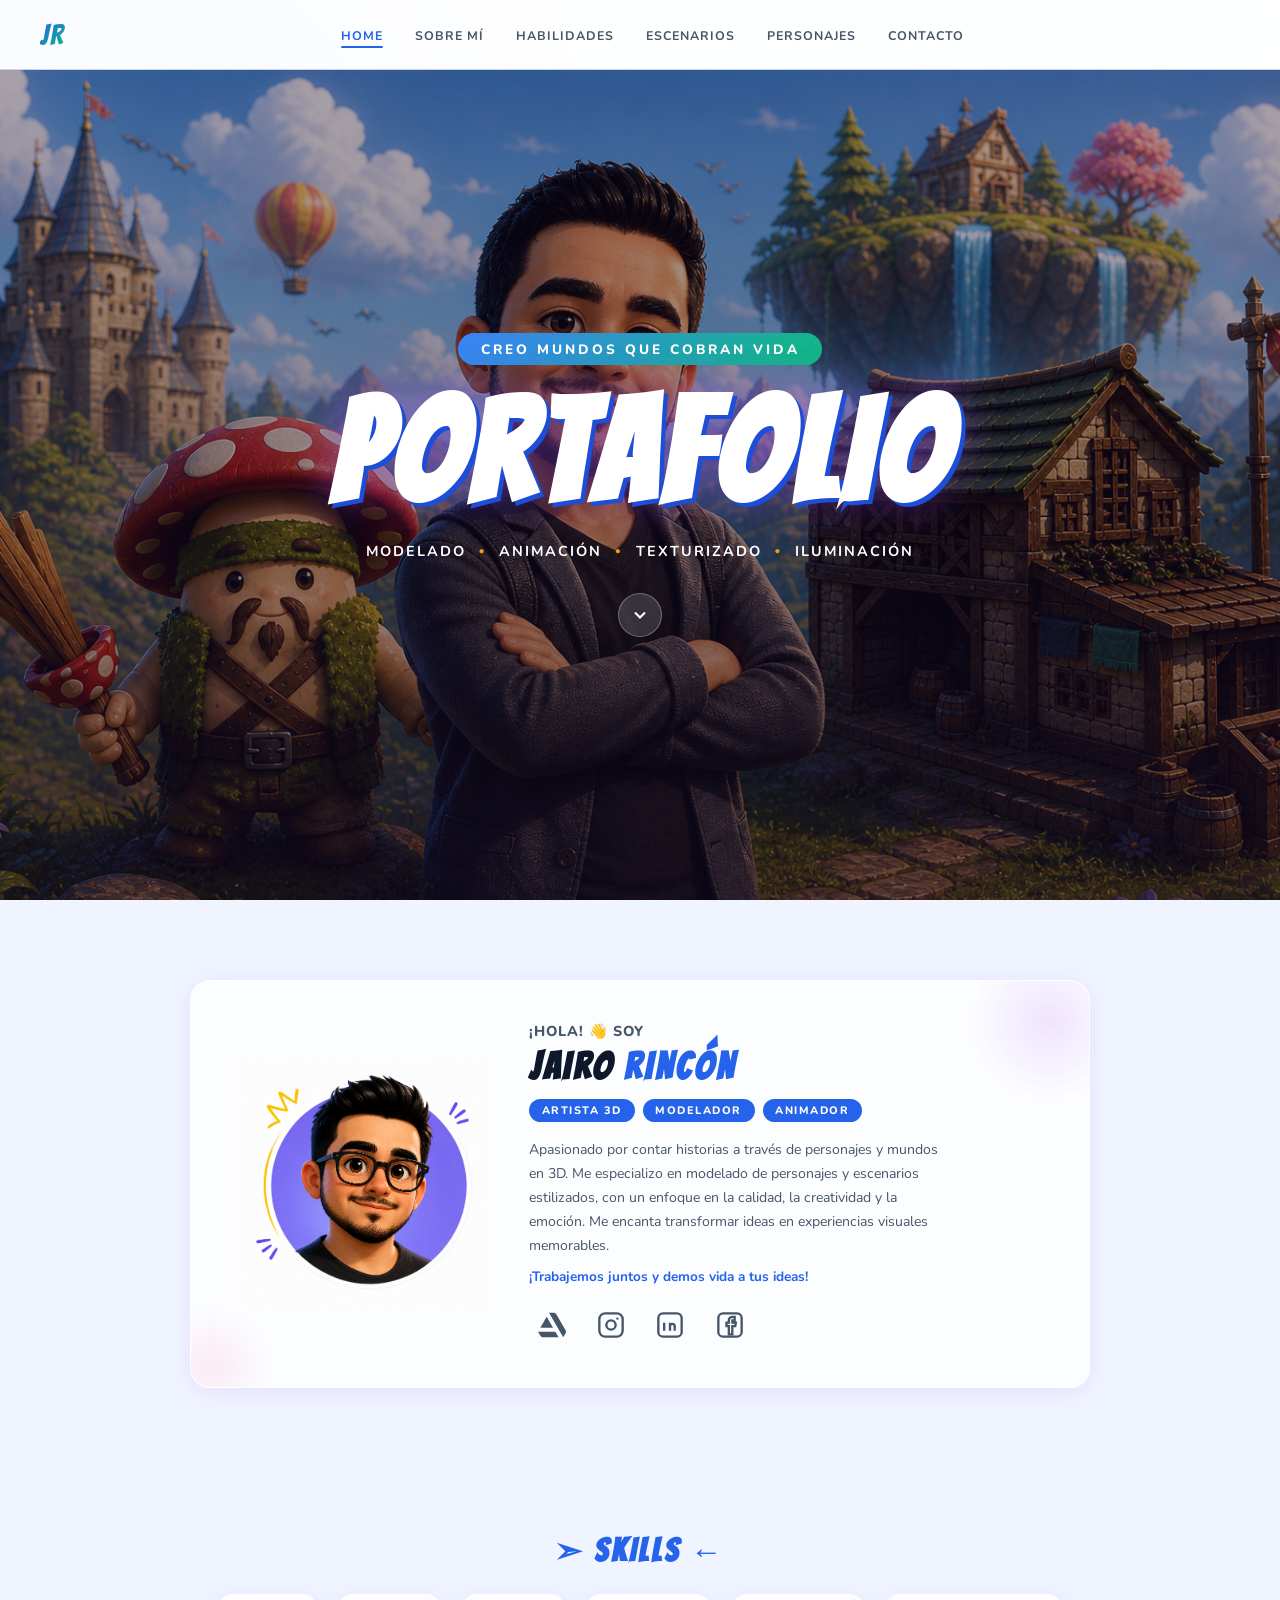
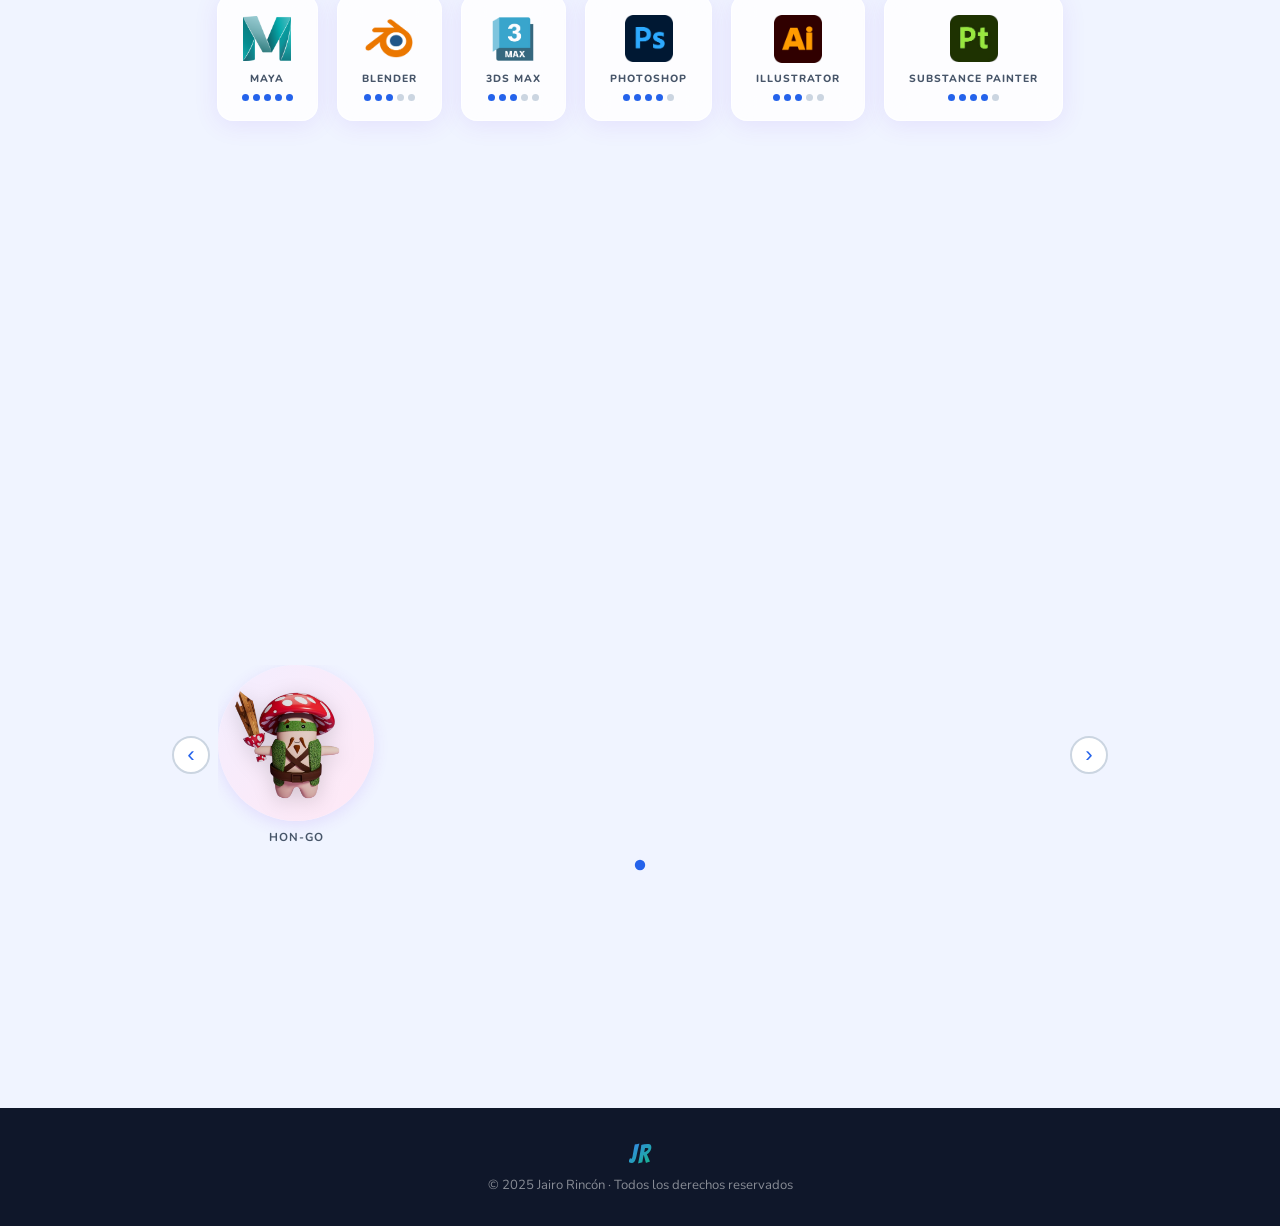
==== index.html @ 5477acdf ".js modifications" ====
<!DOCTYPE html>
<html lang="es">
<head>
  <meta charset="UTF-8" />
  <meta name="viewport" content="width=device-width, initial-scale=1.0"/>
  <title>Jairo Rincón | Portafolio 3D</title>
  <link rel="preconnect" href="https://fonts.googleapis.com"/>
  <link rel="preconnect" href="https://fonts.gstatic.com" crossorigin/>
  <link href="https://fonts.googleapis.com/css2?family=Nunito:wght@400;600;700;800;900&family=Bangers&display=swap" rel="stylesheet"/>
  <link rel="stylesheet" href="css/global.css"/>
  <link rel="stylesheet" href="css/home.css"/>
</head>
<body>

  <!-- BLOBS DE FONDO -->
  <div class="bg-blobs" aria-hidden="true">
    <div class="blob blob-1"></div>
    <div class="blob blob-2"></div>
    <div class="blob blob-3"></div>
    <div class="blob blob-4"></div>
  </div>

  <!-- NAVBAR -->
  <nav class="navbar">
    <a href="index.html" class="nav-logo">JR</a>
    <ul class="nav-links">
      <li><a href="index.html" class="active">HOME</a></li>
      <li><a href="#about">SOBRE MÍ</a></li>
      <li><a href="#skills">HABILIDADES</a></li>
      <li><a href="escenarios/index.html">ESCENARIOS</a></li>
      <li><a href="personajes/index.html">PERSONAJES</a></li>
      <li><a href="#contact">CONTACTO</a></li>
    </ul>
    <button class="nav-toggle" aria-label="Abrir menú">☰</button>
  </nav>

  <!-- HERO -->
  <section class="hero">
    <div class="hero-bg">
      <img src="assets/home/hero-bg.png" alt="Fondo portafolio 3D" class="hero-bg-img"/>
    </div>
    <div class="hero-content">
      <p class="hero-tagline">CREO MUNDOS QUE COBRAN VIDA</p>
      <h1 class="hero-title">PORTAFOLIO</h1>
      <div class="hero-tags">
        <span>MODELADO</span>
        <span class="dot">●</span>
        <span>ANIMACIÓN</span>
        <span class="dot">●</span>
        <span>TEXTURIZADO</span>
        <span class="dot">●</span>
        <span>ILUMINACIÓN</span>
      </div>
      <a href="#about" class="hero-scroll">
        <svg viewBox="0 0 24 24" fill="none" stroke="currentColor" stroke-width="2.5">
          <polyline points="6 9 12 15 18 9"/>
        </svg>
      </a>
    </div>
  </section>

  <!-- ABOUT -->
  <section class="about" id="about">
    <div class="about-card">
      <div class="about-avatar reveal-left">
        <img src="assets/home/avatar.png" alt="Jairo avatar"/>
        <div class="avatar-ring"></div>
      </div>
      <div class="about-info reveal-up" style="--delay: 0.15s">
        <p class="about-greeting">¡HOLA! 👋 SOY</p>
        <h2 class="about-name">JAIRO <span>RINCÓN</span></h2>
        <div class="about-badges">
          <span>ARTISTA 3D</span>
          <span>MODELADOR</span>
          <span>ANIMADOR</span>
        </div>
        <p class="about-desc">
          Apasionado por contar historias a través de personajes y mundos en 3D.
          Me especializo en modelado de personajes y escenarios estilizados,
          con un enfoque en la calidad, la creatividad y la emoción.
          Me encanta transformar ideas en experiencias visuales memorables.
        </p>
        <p class="about-cta-text">¡Trabajemos juntos y demos vida a tus ideas!</p>
        <div class="about-socials">
          <a href="https://www.artstation.com/jairoartist3d" target="_blank" rel="noopener noreferrer" aria-label="ArtStation">
            <svg viewBox="0 0 24 24" fill="currentColor">
              <path d="M0 17.723l2.027 3.505h.001a2.424 2.424 0 0 0 2.164 1.333h13.457l-2.792-4.838H0zm24 .025c0-.484-.143-.935-.388-1.314L15.728 2.728a2.424 2.424 0 0 0-2.164-1.333H9.419L21.598 22.54l1.92-3.325c.378-.637.482-.919.482-1.467zm-11.129-3.462L7.428 4.858l-5.444 9.428h10.887z"/>
            </svg>
          </a>
          <a href="#" aria-label="Instagram">
            <svg viewBox="0 0 24 24" fill="none" stroke="currentColor" stroke-width="2">
              <rect x="2" y="2" width="20" height="20" rx="5"/><circle cx="12" cy="12" r="4"/>
              <circle cx="17.5" cy="6.5" r="1" fill="currentColor" stroke="none"/>
            </svg>
          </a>
          <a href="#" aria-label="LinkedIn">
            <svg viewBox="0 0 24 24" fill="none" stroke="currentColor" stroke-width="2">
              <rect x="2" y="2" width="20" height="20" rx="4"/>
              <path d="M7 10v7M7 7v.01M12 17v-4a2 2 0 0 1 4 0v4M12 10v7"/>
            </svg>
          </a>
          <a href="#" aria-label="Facebook">
            <svg viewBox="0 0 24 24" fill="none" stroke="currentColor" stroke-width="2">
              <rect x="2" y="2" width="20" height="20" rx="4"/>
              <path d="M14 8h2V5h-2a3 3 0 0 0-3 3v2H9v3h2v7h3v-7h2.5l.5-3H14V8z"/>
            </svg>
          </a>
        </div>
      </div>
    </div>
  </section>

  <!-- SKILLS -->
  <section class="skills" id="skills">
    <h2 class="section-title reveal-up">➣ SKILLS ←</h2>
    <div class="skills-grid">
      <div class="skill-card reveal-up" style="--delay: 0.05s">
        <img src="assets/icons/maya.png" alt="Maya"/>
        <span>MAYA</span>
        <div class="skill-dots">
          <span class="dot filled"></span><span class="dot filled"></span>
          <span class="dot filled"></span><span class="dot filled"></span>
          <span class="dot filled"></span>
        </div>
      </div>
      <div class="skill-card reveal-up" style="--delay: 0.10s">
        <img src="assets/icons/blender.png" alt="Blender"/>
        <span>BLENDER</span>
        <div class="skill-dots">
          <span class="dot filled"></span><span class="dot filled"></span>
          <span class="dot filled"></span><span class="dot"></span>
          <span class="dot"></span>
        </div>
      </div>
      <div class="skill-card reveal-up" style="--delay: 0.15s">
        <img src="assets/icons/3dsmax.png" alt="3DS Max"/>
        <span>3DS MAX</span>
        <div class="skill-dots">
          <span class="dot filled"></span><span class="dot filled"></span>
          <span class="dot filled"></span><span class="dot"></span>
          <span class="dot"></span>
        </div>
      </div>
      <div class="skill-card reveal-up" style="--delay: 0.20s">
        <img src="assets/icons/photoshop.png" alt="Photoshop"/>
        <span>PHOTOSHOP</span>
        <div class="skill-dots">
          <span class="dot filled"></span><span class="dot filled"></span>
          <span class="dot filled"></span><span class="dot filled"></span>
          <span class="dot"></span>
        </div>
      </div>
      <div class="skill-card reveal-up" style="--delay: 0.25s">
        <img src="assets/icons/illustrator.png" alt="Illustrator"/>
        <span>ILLUSTRATOR</span>
        <div class="skill-dots">
          <span class="dot filled"></span><span class="dot filled"></span>
          <span class="dot filled"></span><span class="dot"></span>
          <span class="dot"></span>
        </div>
      </div>
      <div class="skill-card reveal-up" style="--delay: 0.30s">
        <img src="assets/icons/substance.png" alt="Substance Painter"/>
        <span>SUBSTANCE PAINTER</span>
        <div class="skill-dots">
          <span class="dot filled"></span><span class="dot filled"></span>
          <span class="dot filled"></span><span class="dot filled"></span>
          <span class="dot"></span>
        </div>
      </div>
    </div>
  </section>

  <!-- ESCENARIOS -->
  <section class="showcase" id="escenarios">
    <div class="showcase-header reveal-up">
      <h2 class="showcase-title escenarios-color">ESCENARIOS ←</h2>
      <a href="escenarios/index.html" class="btn-ver-todos">VER TODOS →</a>
    </div>
    <div class="showcase-grid" id="escenarios-grid">
      <div class="showcase-placeholder"></div>
      <div class="showcase-placeholder"></div>
      <div class="showcase-placeholder"></div>
      <div class="showcase-placeholder"></div>
    </div>
  </section>

  <!-- PERSONAJES -->
  <section class="showcase" id="personajes">
    <div class="showcase-header reveal-up">
      <h2 class="showcase-title personajes-color">PERSONAJES ←</h2>
      <a href="personajes/index.html" class="btn-ver-todos">VER TODOS →</a>
    </div>
    <div class="showcase-carousel-wrapper">
      <button class="carousel-btn prev" id="prev-personaje" aria-label="Anterior">‹</button>
      <div class="showcase-carousel" id="personajes-carousel"></div>
      <button class="carousel-btn next" id="next-personaje" aria-label="Siguiente">›</button>
    </div>
    <div class="carousel-dots" id="carousel-dots"></div>
  </section>

  <!-- CTA FINAL -->
  <section class="cta-final reveal-up" id="contact">
    <div class="cta-final-inner">
      <p class="cta-pregunta">¿TIENES UN PROYECTO EN MENTE?</p>
      <a href="mailto:tu@email.com" class="cta-hablemos">HABLEMOS ✈</a>
    </div>
  </section>

  <!-- FOOTER -->
  <footer class="footer">
    <span class="footer-logo">JR</span>
    <p>© 2025 Jairo Rincón · Todos los derechos reservados</p>
  </footer>

  <script src="js/main.js"></script>
</body>
</html>
---- css/global.css ----
/* ═══════════════════════════════════════════
   GLOBAL.CSS — Variables, Reset, Navbar, Footer
═══════════════════════════════════════════ */

/* ── Google Fonts backup ── */
@import url('https://fonts.googleapis.com/css2?family=Nunito:wght@400;600;700;800;900&family=Bangers&display=swap');

/* ── Variables de color y tipografía ── */
:root {
  --color-purple:      #2563EB; 
  --color-purple-light:#3B82F6; 
  --color-purple-dark: #1D4ED8; 
  --color-pink:        #10B981; 
  --color-yellow:      #F59E0B;  
  --color-white:       #FFFFFF;
  --color-bg:          #F0F4FF; 
  --color-card:        #FFFFFF;
  --color-text:        #0F172A;
  --color-text-muted:  #475569;
  --color-border:      #CBD5E1;

  --font-display: 'Bangers', cursive;
  --font-body:    'Nunito', sans-serif;

  --radius-card: 20px;
  --shadow-card: 0 4px 24px rgba(124, 58, 237, 0.10);
  --shadow-hover: 0 8px 40px rgba(124, 58, 237, 0.22);

  --navbar-height: 70px;
}

/* ── Reset ── */
*, *::before, *::after {
  box-sizing: border-box;
  margin: 0;
  padding: 0;
}

html {
  scroll-behavior: smooth;
}

body {
  font-family: var(--font-body);
  background: var(--color-bg);
  color: var(--color-text);
  overflow-x: hidden;
}

img {
  max-width: 100%;
  display: block;
}

a {
  text-decoration: none;
  color: inherit;
}

ul {
  list-style: none;
}

/* ═══════════════════════════════════════════
   NAVBAR
═══════════════════════════════════════════ */
.navbar {
  position: fixed;
  top: 0;
  left: 0;
  right: 0;
  z-index: 100;
  height: var(--navbar-height);
  display: grid;
  grid-template-columns: auto 1fr auto;
  align-items: center;
  padding: 0 2.5rem;
  background: rgba(255, 255, 255, 0.92);
  backdrop-filter: blur(12px);
  -webkit-backdrop-filter: blur(12px);
  border-bottom: 1px solid var(--color-border);
}

.nav-links {
  display: flex;
  gap: 2rem;
  align-items: center;
  justify-content: center;
}

.nav-logo {
  font-family: var(--font-display);
  font-size: 1.8rem;
  letter-spacing: 2px;
  background: linear-gradient(135deg, var(--color-purple), var(--color-pink));
  -webkit-background-clip: text;
  -webkit-text-fill-color: transparent;
  background-clip: text;
}

.nav-links {
  display: flex;
  gap: 2rem;
  align-items: center;
}

.nav-links a {
  font-size: 0.78rem;
  font-weight: 700;
  letter-spacing: 1px;
  color: var(--color-text-muted);
  transition: color 0.2s;
  position: relative;
  padding-bottom: 4px;
}

.nav-links a:hover,
.nav-links a.active {
  color: var(--color-purple);
}

.nav-links a.active::after {
  content: '';
  position: absolute;
  bottom: 0;
  left: 0;
  right: 0;
  height: 2px;
  background: var(--color-purple);
  border-radius: 2px;
}

.btn-cta {
  background: linear-gradient(135deg, var(--color-purple), var(--color-purple-light));
  color: var(--color-white);
  font-family: var(--font-body);
  font-size: 0.75rem;
  font-weight: 800;
  letter-spacing: 1px;
  padding: 0.55rem 1.2rem;
  border-radius: 50px;
  white-space: nowrap;
  transition: transform 0.2s, box-shadow 0.2s;
  box-shadow: 0 4px 15px rgba(124, 58, 237, 0.35);
}

.btn-cta:hover {
  transform: translateY(-2px);
  box-shadow: 0 6px 20px rgba(124, 58, 237, 0.5);
}

/* Hamburger - solo mobile */
.nav-toggle {
  display: none;
  background: none;
  border: none;
  font-size: 1.5rem;
  cursor: pointer;
  color: var(--color-purple);
}

/* ═══════════════════════════════════════════
   FOOTER
═══════════════════════════════════════════ */
.footer {
  background: var(--color-text);
  color: rgba(255,255,255,0.5);
  text-align: center;
  padding: 2rem;
  font-size: 0.82rem;
  display: flex;
  flex-direction: column;
  align-items: center;
  gap: 0.5rem;
}

.footer-logo {
  font-family: var(--font-display);
  font-size: 1.6rem;
  letter-spacing: 2px;
  background: linear-gradient(135deg, var(--color-purple-light), var(--color-pink));
  -webkit-background-clip: text;
  -webkit-text-fill-color: transparent;
  background-clip: text;
}

/* ═══════════════════════════════════════════
   UTILIDADES COMPARTIDAS
═══════════════════════════════════════════ */
.section-title {
  font-family: var(--font-display);
  font-size: 2rem;
  letter-spacing: 3px;
  color: var(--color-purple);
  margin-bottom: 1.5rem;
}

/* Botón volver (usado en páginas interiores) */
.btn-back {
  display: inline-flex;
  align-items: center;
  gap: 0.4rem;
  font-size: 0.78rem;
  font-weight: 700;
  letter-spacing: 1px;
  color: var(--color-purple);
  margin-bottom: 1.5rem;
  transition: gap 0.2s;
}

.btn-back:hover {
  gap: 0.7rem;
}

/* Tags de características */
.tag {
  display: inline-block;
  padding: 0.3rem 0.9rem;
  border-radius: 50px;
  font-size: 0.72rem;
  font-weight: 700;
  letter-spacing: 1px;
  border: 1.5px solid currentColor;
}

/* ═══════════════════════════════════════════
   RESPONSIVE — NAVBAR
═══════════════════════════════════════════ */
@media (max-width: 900px) {
  .nav-links,
  .btn-cta {
    display: none;
  }

  .nav-toggle {
    display: block;
  }

  /* Mobile menu abierto */
  .nav-links.open {
    display: flex;
    flex-direction: column;
    position: absolute;
    top: var(--navbar-height);
    left: 0;
    right: 0;
    background: var(--color-white);
    padding: 1.5rem 2rem;
    border-bottom: 1px solid var(--color-border);
    gap: 1.2rem;
  }

  .nav-links.open + .btn-cta {
    display: none;
  }
}
---- css/home.css ----
/* ═══════════════════════════════════════════
   HOME.CSS — Estilos del landing
═══════════════════════════════════════════ */

body {
  padding-top: var(--navbar-height);
}

/* ════════════════════════════════════════════
   BLOBS DE FONDO
════════════════════════════════════════════ */
.bg-blobs {
  position: fixed;
  inset: 0;
  z-index: -1;
  overflow: hidden;
  pointer-events: none;
}

.blob {
  position: absolute;
  border-radius: 50%;
  filter: blur(80px);
  opacity: 0.22;
  will-change: transform;
}

.blob-1 {
  width: 600px;
  height: 600px;
  background: var(--color-purple);
  top: -100px;
  left: -150px;
  animation: blobFloat1 22s linear infinite;
}

.blob-2 {
  width: 500px;
  height: 500px;
  background: var(--color-pink);
  top: 40%;
  right: -100px;
  opacity: 0.18;
  animation: blobFloat2 28s linear infinite;
}

.blob-3 {
  width: 400px;
  height: 400px;
  background: var(--color-pink);
  bottom: 20%;
  left: 20%;
  opacity: 0.16;
  animation: blobFloat3 18s linear infinite;
}

.blob-4 {
  width: 300px;
  height: 300px;
  background: var(--color-yellow);
  top: 70%;
  right: 30%;
  opacity: 0.12;
  animation: blobFloat4 24s linear infinite;
}

@keyframes blobFloat1 {
  0%   { transform: translate(0, 0) scale(1); }
  33%  { transform: translate(60px, 80px) scale(1.08); }
  66%  { transform: translate(-40px, 120px) scale(0.95); }
  100% { transform: translate(0, 0) scale(1); }
}

@keyframes blobFloat2 {
  0%   { transform: translate(0, 0) scale(1); }
  33%  { transform: translate(-80px, -60px) scale(1.05); }
  66%  { transform: translate(50px, -100px) scale(0.92); }
  100% { transform: translate(0, 0) scale(1); }
}

@keyframes blobFloat3 {
  0%   { transform: translate(0, 0) scale(1); }
  50%  { transform: translate(70px, -80px) scale(1.1); }
  100% { transform: translate(0, 0) scale(1); }
}

@keyframes blobFloat4 {
  0%   { transform: translate(0, 0) rotate(0deg); }
  50%  { transform: translate(-60px, 60px) rotate(180deg); }
  100% { transform: translate(0, 0) rotate(360deg); }
}

/* ════════════════════════════════════════════
   SCROLL REVEAL
   JS añade .visible cuando el elemento entra en pantalla
════════════════════════════════════════════ */
.reveal-up,
.reveal-left {
  opacity: 0;
  transition-property: opacity, transform;
  transition-duration: 0.7s;
  transition-timing-function: cubic-bezier(0.22, 1, 0.36, 1);
  transition-delay: var(--delay, 0s);
}

.reveal-up   { transform: translateY(40px); }
.reveal-left { transform: translateX(-50px); }

.reveal-up.visible,
.reveal-left.visible {
  opacity: 1;
  transform: translate(0, 0);
}

/* ═══════════════════════════════════════════
   HERO
═══════════════════════════════════════════ */
.hero {
  position: relative;
  width: 100%;
  min-height: calc(100vh - var(--navbar-height));
  display: flex;
  align-items: center;
  justify-content: center;
  overflow: hidden;
}

.hero-bg {
  position: absolute;
  inset: 0;
  z-index: 0;
}

.hero-bg-img {
  width: 100%;
  height: 100%;
  object-fit: cover;
  object-position: center;
}

.hero-bg::after {
  content: '';
  position: absolute;
  inset: 0;
  background: linear-gradient(
    to bottom,
    rgba(20, 10, 40, 0.35) 0%,
    rgba(20, 10, 40, 0.55) 100%
  );
}

.hero-content {
  position: relative;
  z-index: 1;
  text-align: center;
  display: flex;
  flex-direction: column;
  align-items: center;
  gap: 1rem;
  padding: 2rem;
  animation: heroFadeIn 1s ease both;
}

@keyframes heroFadeIn {
  from { opacity: 0; transform: translateY(30px); }
  to   { opacity: 1; transform: translateY(0); }
}

.hero-tagline {
  background: linear-gradient(135deg, var(--color-purple-light), var(--color-pink));
  color: var(--color-white);
  font-size: 0.85rem;
  font-weight: 800;
  letter-spacing: 3px;
  padding: 0.4rem 1.4rem;
  border-radius: 50px;
}

.hero-title {
  font-family: var(--font-display);
  font-size: clamp(4rem, 14vw, 9rem);
  letter-spacing: 6px;
  color: var(--color-white);
  text-shadow:
    4px 4px 0 var(--color-purple-dark),
    0 0 40px rgba(168, 85, 247, 0.5);
  line-height: 1;
}

.hero-tags {
  display: flex;
  align-items: center;
  gap: 0.8rem;
  flex-wrap: wrap;
  justify-content: center;
  font-size: 0.9rem;
  font-weight: 700;
  letter-spacing: 2px;
  color: var(--color-white);
}

.hero-tags .dot {
  color: var(--color-yellow);
  font-size: 0.6rem;
}

.hero-scroll {
  margin-top: 1rem;
  width: 44px;
  height: 44px;
  background: rgba(255,255,255,0.15);
  backdrop-filter: blur(6px);
  border-radius: 50%;
  display: flex;
  align-items: center;
  justify-content: center;
  color: white;
  border: 1.5px solid rgba(255,255,255,0.3);
  animation: bounce 2s infinite;
  transition: background 0.2s;
}

.hero-scroll svg {
  width: 20px;
  height: 20px;
}

.hero-scroll:hover {
  background: rgba(255,255,255,0.25);
}

@keyframes bounce {
  0%, 100% { transform: translateY(0); }
  50%       { transform: translateY(8px); }
}

/* ═══════════════════════════════════════════
   ABOUT
═══════════════════════════════════════════ */
.about {
  padding: 5rem 2rem;
  display: flex;
  justify-content: center;
}

.about-card {
  background: rgba(255, 255, 255, 0.78);
  backdrop-filter: blur(18px);
  -webkit-backdrop-filter: blur(18px);
  border: 1px solid rgba(255, 255, 255, 0.6);
  border-radius: var(--radius-card);
  box-shadow: var(--shadow-card);
  padding: 2.5rem 3rem;
  max-width: 900px;
  width: 100%;
  display: grid;
  grid-template-columns: auto 1fr;
  gap: 2.5rem;
  align-items: center;
  position: relative;
  overflow: hidden;
}

/* Decoración esquina */
.about-card::before {
  content: '';
  position: absolute;
  top: -40px;
  right: -40px;
  width: 160px;
  height: 160px;
  background: radial-gradient(circle, rgba(168,85,247,0.15), transparent 70%);
  border-radius: 50%;
  pointer-events: none;
}

.about-card::after {
  content: '';
  position: absolute;
  bottom: -40px;
  left: -40px;
  width: 120px;
  height: 120px;
  background: radial-gradient(circle, rgba(236,72,153,0.10), transparent 70%);
  border-radius: 50%;
  pointer-events: none;
}

/* Avatar — tal como lo tienes: sin círculo, imagen completa */
.about-avatar {
  width: 250px;
  height: 250px;
  border-radius: 0;
  overflow: visible;
  border: none;
  box-shadow: none;
  flex-shrink: 0;
  background: transparent;
}

.about-avatar img {
  width: 100%;
  height: 100%;
  object-fit: contain;

}

.about-greeting {
  font-size: 0.9rem;
  font-weight: 800;
  letter-spacing: 1px;
  color: var(--color-text-muted);
  margin-bottom: 0.3rem;
}

.about-name {
  font-family: var(--font-display);
  font-size: 2.4rem;
  letter-spacing: 3px;
  color: var(--color-text);
  line-height: 1.1;
  margin-bottom: 0.7rem;
}

.about-name span {
  color: var(--color-purple);
}

.about-badges {
  display: flex;
  gap: 0.5rem;
  flex-wrap: wrap;
  margin-bottom: 1rem;
}

.about-badges span {
  background: var(--color-purple);
  color: white;
  font-size: 0.68rem;
  font-weight: 800;
  letter-spacing: 1.5px;
  padding: 0.25rem 0.8rem;
  border-radius: 50px;
}

.about-desc {
  font-size: 0.88rem;
  line-height: 1.7;
  color: var(--color-text-muted);
  margin-bottom: 0.6rem;
  max-width: 420px;
}

.about-cta-text {
  font-size: 0.85rem;
  font-weight: 700;
  color: var(--color-purple);
  margin-bottom: 1rem;
}

.about-socials {
  display: flex;
  gap: 0.9rem;
}

.about-socials a {
  width: 45px;
  height: 45px;
  display: flex;
  align-items: center;
  justify-content: center;
  color: var(--color-text-muted);
  transition: color 0.2s, transform 0.2s;
}

.about-socials a svg {
  width: 28px;
  height: 28px;
}

.about-socials a:hover {
  color: var(--color-purple);
  transform: translateY(-2px);
}

/* ═══════════════════════════════════════════
   SKILLS
═══════════════════════════════════════════ */
.skills {
  padding: 4rem 2rem;
  max-width: 960px;
  margin: 0 auto;
  text-align: center;
}

.skills-grid {
  display: flex;
  flex-wrap: wrap;
  justify-content: center;
  gap: 1.2rem;
}

.skill-card {
  background: rgba(255, 255, 255, 0.82);
  backdrop-filter: blur(12px);
  -webkit-backdrop-filter: blur(12px);
  border: 1px solid rgba(255, 255, 255, 0.7);
  border-radius: 16px;
  box-shadow: var(--shadow-card);
  padding: 1.2rem 1.5rem;
  display: flex;
  flex-direction: column;
  align-items: center;
  gap: 0.5rem;
  min-width: 100px;
  /* Transición unificada para reveal + hover */
  transition:
    opacity 0.7s cubic-bezier(0.22, 1, 0.36, 1),
    transform 0.4s cubic-bezier(0.34, 1.56, 0.64, 1),
    box-shadow 0.3s ease;
}

.skill-card:hover {
  transform: translateY(-6px) scale(1.04);
  box-shadow: var(--shadow-hover);
}

/* Ícono con bounce al hover */
.skill-card img {
  width: 48px;
  height: 48px;
  object-fit: contain;
  transition: transform 0.4s cubic-bezier(0.34, 1.56, 0.64, 1);
}

.skill-card:hover img {
  transform: scale(1.3) translateY(-3px);
}

.skill-card span {
  font-size: 0.65rem;
  font-weight: 800;
  letter-spacing: 1px;
  color: var(--color-text-muted);
  text-align: center;
}

.skill-dots {
  display: flex;
  gap: 4px;
}

.skill-dots .dot {
  width: 7px;
  height: 7px;
  border-radius: 50%;
  background: var(--color-border);
}

.skill-dots .dot.filled {
  background: var(--color-purple);
}

/* ═══════════════════════════════════════════
   SHOWCASE (Escenarios y Personajes)
═══════════════════════════════════════════ */
.showcase {
  padding: 4rem 2rem;
  max-width: 1000px;
  margin: 0 auto;
}

.showcase-header {
  display: flex;
  align-items: center;
  justify-content: space-between;
  margin-bottom: 1.5rem;
}

.showcase-title {
  font-family: var(--font-display);
  font-size: 2rem;
  letter-spacing: 3px;
}

.escenarios-color { color: var(--color-purple); }
.personajes-color { color: var(--color-pink); }

.btn-ver-todos {
  background: var(--color-purple);
  color: white;
  font-size: 0.72rem;
  font-weight: 800;
  letter-spacing: 1px;
  padding: 0.5rem 1.2rem;
  border-radius: 50px;
  transition: transform 0.2s, background 0.2s;
}

.btn-ver-todos:hover {
  background: var(--color-purple-dark);
  transform: translateX(3px);
}

/* Grid de escenarios */
.showcase-grid {
  display: grid;
  grid-template-columns: repeat(4, 1fr);
  gap: 1rem;
}

.showcase-item {
  border-radius: 14px;
  overflow: hidden;
  aspect-ratio: 4/3;
  position: relative;
  cursor: pointer;
  display: block;
}

.showcase-item img {
  width: 100%;
  height: 100%;
  object-fit: cover;
  transition: transform 0.35s ease;
}

.showcase-item:hover img {
  transform: scale(1.06);
}

.showcase-item-overlay {
  position: absolute;
  inset: 0;
  background: linear-gradient(to top, rgba(20,10,40,0.7) 0%, transparent 60%);
  opacity: 0;
  transition: opacity 0.3s;
  display: flex;
  align-items: flex-end;
  padding: 0.8rem;
}

.showcase-item:hover .showcase-item-overlay {
  opacity: 1;
}

.showcase-item-overlay span {
  color: white;
  font-size: 0.75rem;
  font-weight: 700;
  letter-spacing: 1px;
}

/* Placeholders mientras carga */
.showcase-placeholder {
  border-radius: 14px;
  aspect-ratio: 4/3;
  background: linear-gradient(90deg, #e8e0f5 25%, #f0ecfa 50%, #e8e0f5 75%);
  background-size: 200% 100%;
  animation: shimmer 1.5s infinite;
}

@keyframes shimmer {
  0%   { background-position: 200% 0; }
  100% { background-position: -200% 0; }
}

/* Carrusel de personajes */
.showcase-carousel-wrapper {
  position: relative;
  display: flex;
  align-items: center;
  gap: 0.5rem;
}

.showcase-carousel {
  display: flex;
  gap: 1rem;
  overflow: hidden;
  flex: 1;
}

.personaje-card {
  flex: 0 0 calc(100% / 5 - 0.8rem);
  display: flex;
  flex-direction: column;
  align-items: center;
  cursor: pointer;
  text-decoration: none;
  transition: transform 0.3s cubic-bezier(0.34, 1.56, 0.64, 1);
}

.personaje-card:hover {
  transform: translateY(-8px);
}

.personaje-card-img {
  width: 100%;
  aspect-ratio: 1;
  background: linear-gradient(135deg, #f3eeff, #ffe8f5);
  border-radius: 50%;
  overflow: hidden;
  display: flex;
  align-items: center;
  justify-content: center;
  margin-bottom: 0.5rem;
  box-shadow: 0 4px 16px rgba(124,58,237,0.12);
  transition: box-shadow 0.2s;
}

.personaje-card:hover .personaje-card-img {
  box-shadow: 0 8px 30px rgba(124,58,237,0.25);
}

.personaje-card-img img {
  width: 85%;
  height: 85%;
  object-fit: contain;
  filter: drop-shadow(0 4px 10px rgba(0,0,0,0.15));
}

.personaje-card span {
  font-size: 0.72rem;
  font-weight: 700;
  letter-spacing: 1px;
  color: var(--color-text-muted);
  text-align: center;
}

.carousel-btn {
  background: var(--color-white);
  border: 2px solid var(--color-border);
  width: 38px;
  height: 38px;
  border-radius: 50%;
  font-size: 1.4rem;
  cursor: pointer;
  display: flex;
  align-items: center;
  justify-content: center;
  color: var(--color-purple);
  transition: background 0.2s, border-color 0.2s, transform 0.2s;
  flex-shrink: 0;
  line-height: 1;
}

.carousel-btn:hover {
  background: var(--color-purple);
  border-color: var(--color-purple);
  color: white;
  transform: scale(1.08);
}

.carousel-dots {
  display: flex;
  justify-content: center;
  gap: 6px;
  margin-top: 1rem;
}

.carousel-dots span {
  width: 8px;
  height: 8px;
  border-radius: 50%;
  background: var(--color-border);
  cursor: pointer;
  transition: background 0.2s, transform 0.2s;
}

.carousel-dots span.active {
  background: var(--color-purple);
  transform: scale(1.3);
}

/* ═══════════════════════════════════════════
   CTA FINAL
═══════════════════════════════════════════ */
.cta-final {
  padding: 3rem 2rem;
  display: flex;
  justify-content: center;
}

.cta-final-inner {
  background: linear-gradient(135deg, var(--color-purple), var(--color-pink));
  border-radius: 60px;
  padding: 1.2rem 1rem 1.2rem 2.5rem;
  display: flex;
  align-items: center;
  justify-content: space-between;
  max-width: 700px;
  width: 100%;
  gap: 1rem;
  box-shadow: 0 8px 40px rgba(124, 58, 237, 0.28);
}

.cta-pregunta {
  color: white;
  font-size: 0.9rem;
  font-weight: 800;
  letter-spacing: 1px;
}

.cta-hablemos {
  background: white;
  color: var(--color-purple);
  font-size: 0.82rem;
  font-weight: 800;
  letter-spacing: 2px;
  padding: 0.7rem 1.8rem;
  border-radius: 50px;
  white-space: nowrap;
  transition: transform 0.2s, box-shadow 0.2s;
  box-shadow: 0 4px 15px rgba(0,0,0,0.15);
}

.cta-hablemos:hover {
  transform: translateX(4px);
  box-shadow: 0 6px 20px rgba(0,0,0,0.2);
}

/* ═══════════════════════════════════════════
   RESPONSIVE
═══════════════════════════════════════════ */
@media (max-width: 768px) {
  .about-card {
    grid-template-columns: 1fr;
    text-align: center;
    padding: 2rem 1.5rem;
  }

  .about-avatar {
    margin: 0 auto;
  }

  .about-badges,
  .about-socials {
    justify-content: center;
  }

  .about-desc {
    max-width: 100%;
  }

  .showcase-grid {
    grid-template-columns: repeat(2, 1fr);
  }

  .personaje-card {
    flex: 0 0 calc(100% / 3 - 0.7rem);
  }

  .cta-final-inner {
    flex-direction: column;
    text-align: center;
    border-radius: 24px;
    padding: 1.5rem;
  }
}

@media (max-width: 480px) {
  .hero-title {
    font-size: clamp(3rem, 18vw, 5rem);
  }

  .showcase-grid {
    grid-template-columns: repeat(2, 1fr);
  }

  .personaje-card {
    flex: 0 0 calc(100% / 2 - 0.5rem);
  }
}
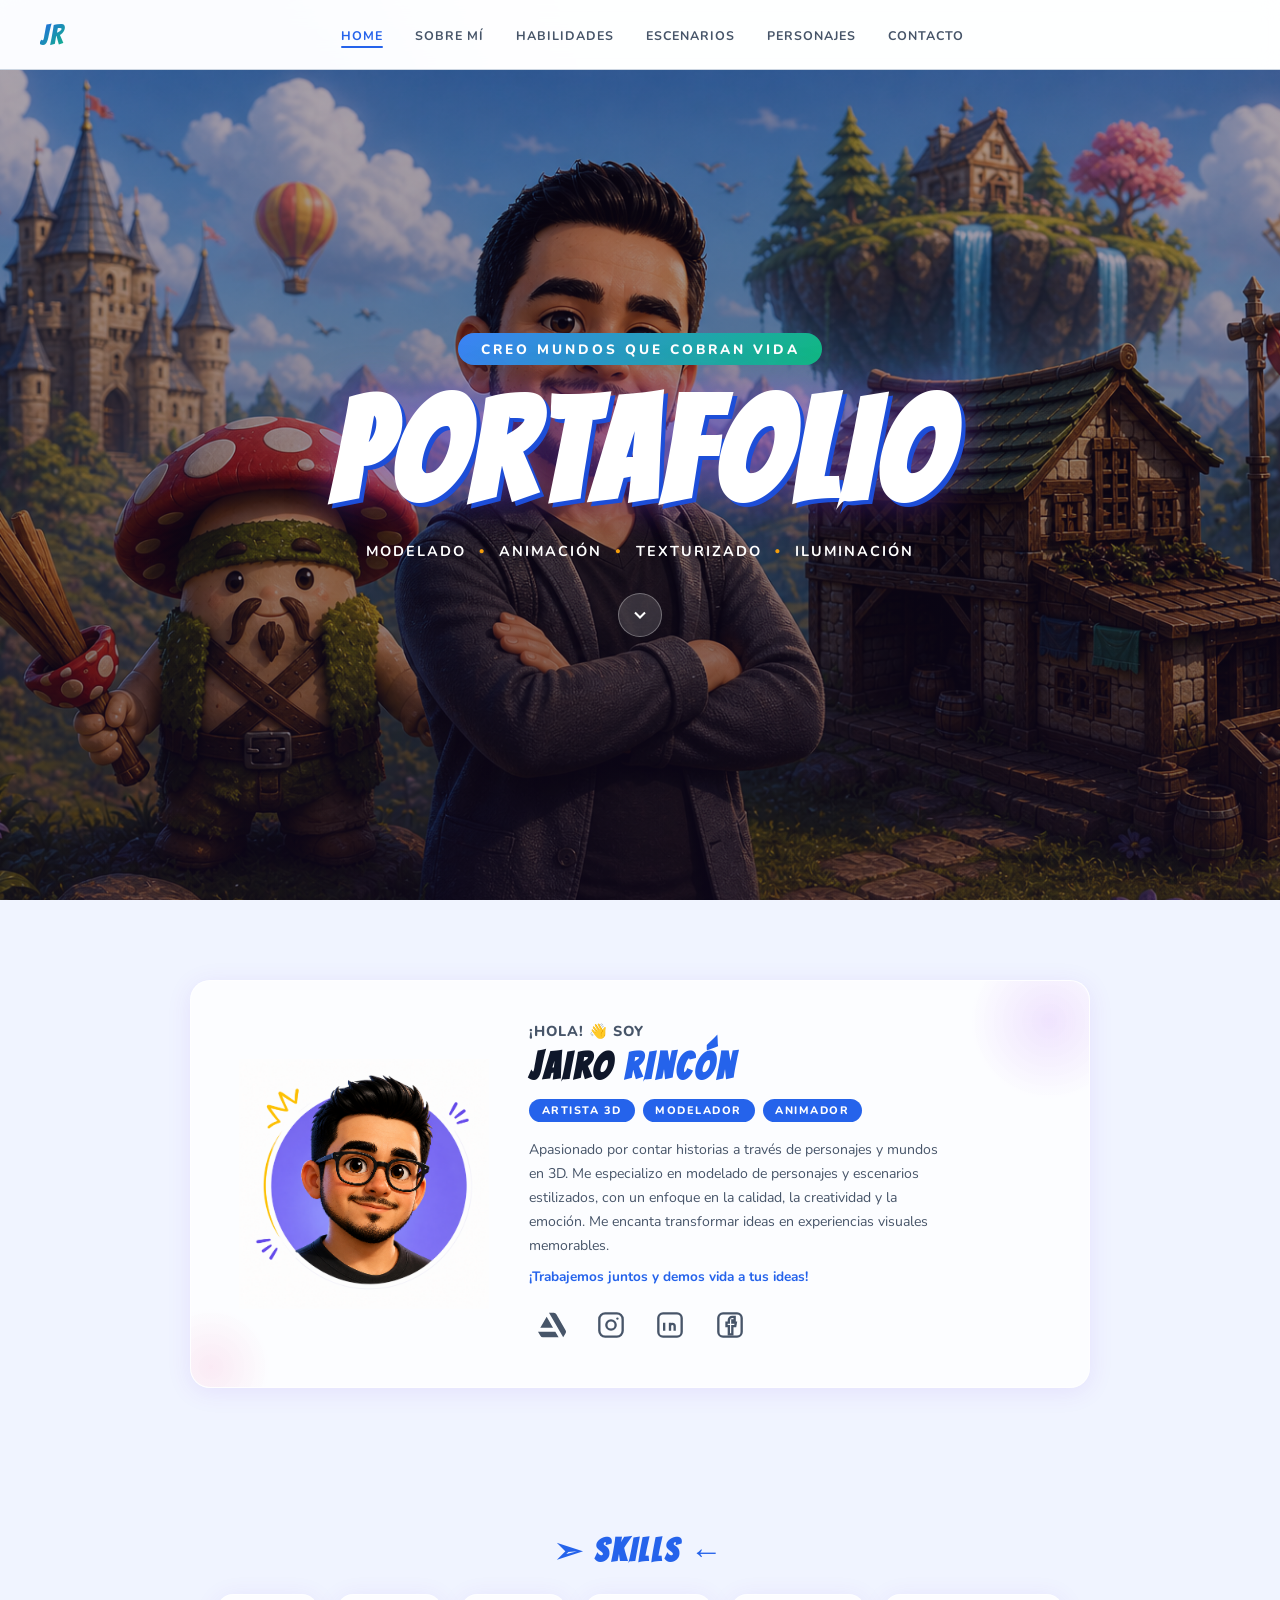
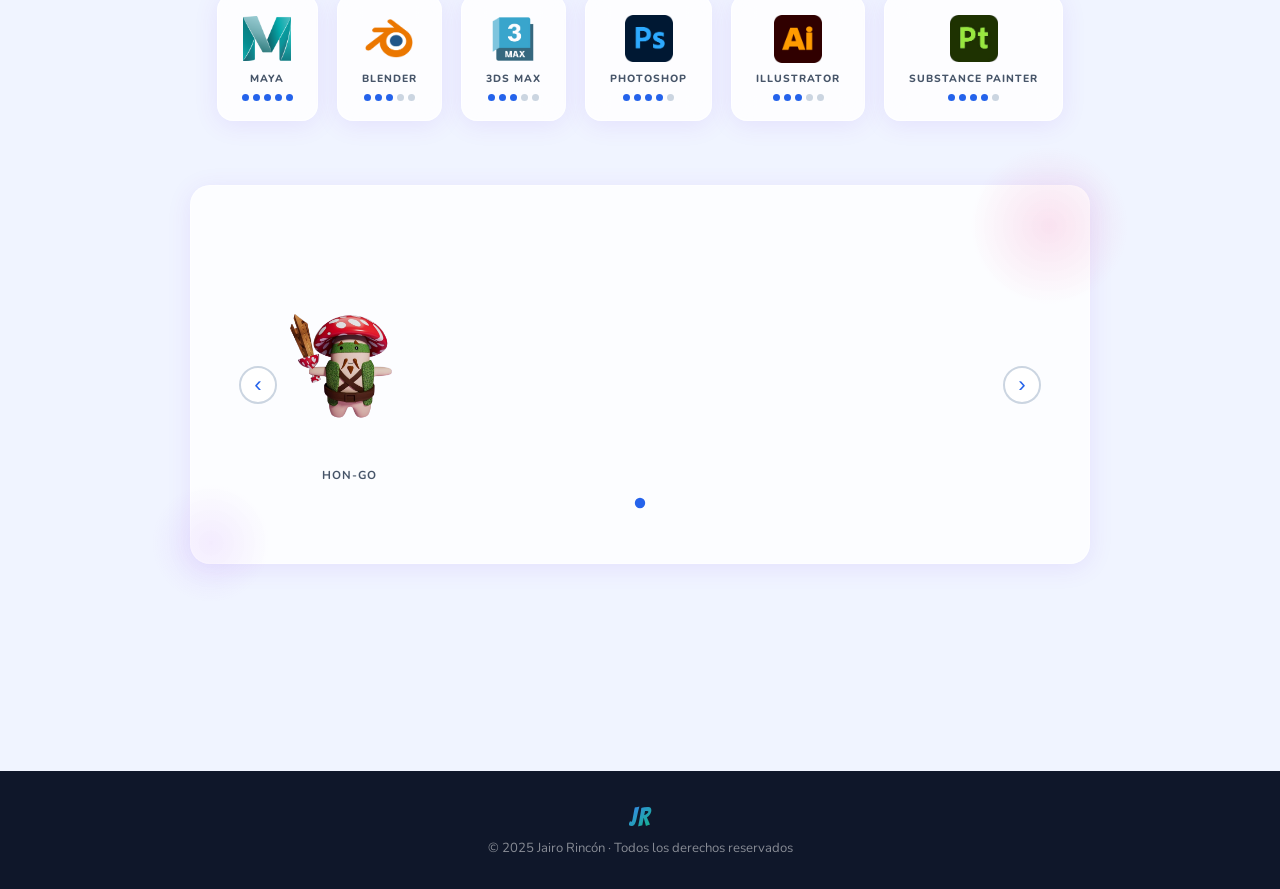
==== commit 32fe0121: "Hide Escenarios" ====
--- a/index.html
+++ b/index.html
@@ -171,7 +171,7 @@
     </div>
   </section>
 
-  <!-- ESCENARIOS -->
+  <!-- ESCENARIOS 
   <section class="showcase" id="escenarios">
     <div class="showcase-header reveal-up">
       <h2 class="showcase-title escenarios-color">ESCENARIOS ←</h2>
@@ -183,7 +183,7 @@
       <div class="showcase-placeholder"></div>
       <div class="showcase-placeholder"></div>
     </div>
-  </section>
+  </section> -->
 
   <!-- PERSONAJES -->
   <section class="showcase" id="personajes">
--- a/css/home.css
+++ b/css/home.css
@@ -286,7 +286,7 @@
   pointer-events: none;
 }
 
-/* Avatar — tal como lo tienes: sin círculo, imagen completa */
+/* Avatar — sin círculo, imagen completa */
 .about-avatar {
   width: 250px;
   height: 250px;
@@ -302,7 +302,6 @@
   width: 100%;
   height: 100%;
   object-fit: contain;
-
 }
 
 .about-greeting {
@@ -413,7 +412,6 @@
   align-items: center;
   gap: 0.5rem;
   min-width: 100px;
-  /* Transición unificada para reveal + hover */
   transition:
     opacity 0.7s cubic-bezier(0.22, 1, 0.36, 1),
     transform 0.4s cubic-bezier(0.34, 1.56, 0.64, 1),
@@ -425,7 +423,6 @@
   box-shadow: var(--shadow-hover);
 }
 
-/* Ícono con bounce al hover */
 .skill-card img {
   width: 48px;
   height: 48px;
@@ -565,6 +562,59 @@
   100% { background-position: -200% 0; }
 }
 
+/* ═══════════════════════════════════════════
+   PERSONAJES — card contenedor glassmorphism
+═══════════════════════════════════════════ */
+#personajes {
+  background: rgba(255, 255, 255, 0.78);
+  backdrop-filter: blur(18px);
+  -webkit-backdrop-filter: blur(18px);
+  border: 1px solid rgba(255, 255, 255, 0.6);
+  border-radius: var(--radius-card);
+  box-shadow: var(--shadow-card);
+  padding: 2.5rem 3rem 3.5rem 3rem;
+  max-width: 900px;
+  margin: 0 auto 2rem auto;
+  position: relative;
+  overflow: visible; /* permite que los personajes sobresalgan */
+}
+
+/* Decoración esquina superior derecha */
+#personajes::before {
+  content: '';
+  position: absolute;
+  top: -40px;
+  right: -40px;
+  width: 160px;
+  height: 160px;
+  background: radial-gradient(circle, rgba(236,72,153,0.15), transparent 70%);
+  border-radius: 50%;
+  pointer-events: none;
+  z-index: 0;
+}
+
+/* Decoración esquina inferior izquierda */
+#personajes::after {
+  content: '';
+  position: absolute;
+  bottom: -40px;
+  left: -40px;
+  width: 120px;
+  height: 120px;
+  background: radial-gradient(circle, rgba(168,85,247,0.10), transparent 70%);
+  border-radius: 50%;
+  pointer-events: none;
+  z-index: 0;
+}
+
+/* El contenido del card por encima de las decoraciones */
+#personajes .showcase-header,
+#personajes .showcase-carousel-wrapper,
+#personajes .carousel-dots {
+  position: relative;
+  z-index: 1;
+}
+
 /* Carrusel de personajes */
 .showcase-carousel-wrapper {
   position: relative;
@@ -596,27 +646,32 @@
 
 .personaje-card-img {
   width: 100%;
-  aspect-ratio: 1;
-  background: linear-gradient(135deg, #f3eeff, #ffe8f5);
-  border-radius: 50%;
-  overflow: hidden;
-  display: flex;
-  align-items: center;
+  aspect-ratio: 3/4;
+  background: transparent;
+  border-radius: 0;
+  overflow: visible;
+  display: flex;
+  align-items: flex-end;
   justify-content: center;
   margin-bottom: 0.5rem;
-  box-shadow: 0 4px 16px rgba(124,58,237,0.12);
-  transition: box-shadow 0.2s;
+  box-shadow: none;
 }
 
 .personaje-card:hover .personaje-card-img {
-  box-shadow: 0 8px 30px rgba(124,58,237,0.25);
+  box-shadow: none;
 }
 
 .personaje-card-img img {
-  width: 85%;
-  height: 85%;
+  width: 110%;
+  height: 110%;
   object-fit: contain;
-  filter: drop-shadow(0 4px 10px rgba(0,0,0,0.15));
+  filter: none; /* sin sombra por defecto */
+  transition: filter 0.35s ease, transform 0.35s cubic-bezier(0.34, 1.56, 0.64, 1);
+}
+
+.personaje-card:hover .personaje-card-img img {
+  filter: drop-shadow(0 8px 16px rgba(0,0,0,0.22));
+  transform: translateY(-8px) scale(1.06);
 }
 
 .personaje-card span {
@@ -746,6 +801,10 @@
     grid-template-columns: repeat(2, 1fr);
   }
 
+  #personajes {
+    padding: 2rem 1.5rem;
+  }
+
   .personaje-card {
     flex: 0 0 calc(100% / 3 - 0.7rem);
   }
@@ -767,6 +826,10 @@
     grid-template-columns: repeat(2, 1fr);
   }
 
+  #personajes {
+    padding: 1.5rem 1rem;
+  }
+
   .personaje-card {
     flex: 0 0 calc(100% / 2 - 0.5rem);
   }
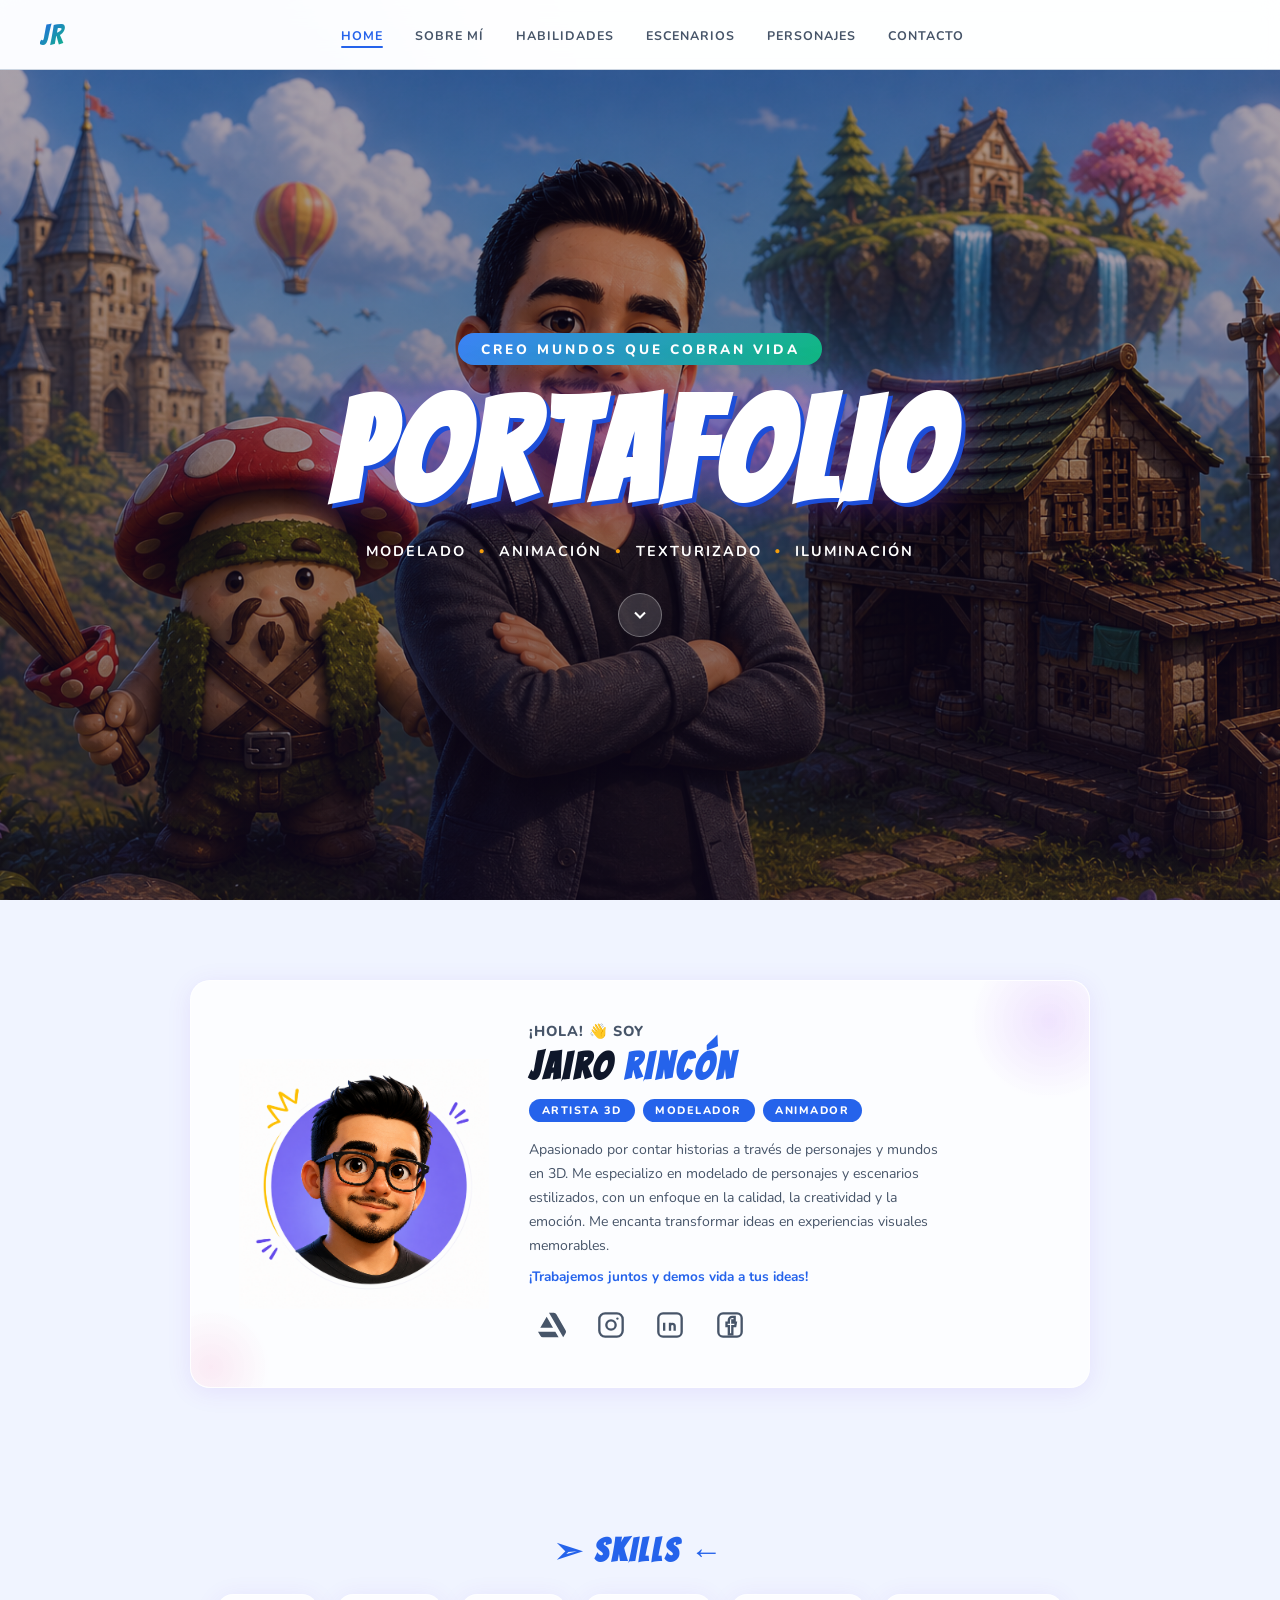
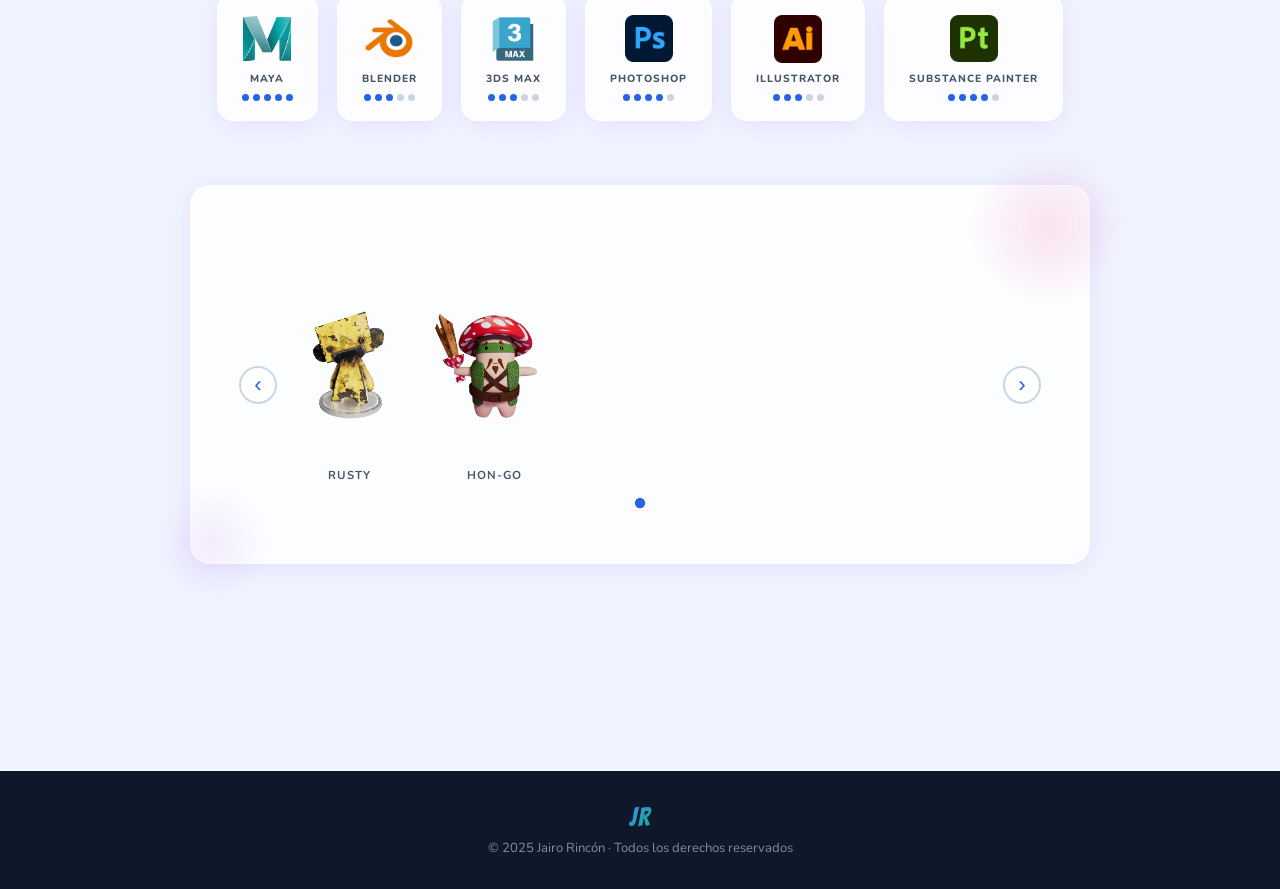
==== commit 4b18ed40: "main icon" ====
--- a/index.html
+++ b/index.html
@@ -9,6 +9,7 @@
   <link href="https://fonts.googleapis.com/css2?family=Nunito:wght@400;600;700;800;900&family=Bangers&display=swap" rel="stylesheet"/>
   <link rel="stylesheet" href="css/global.css"/>
   <link rel="stylesheet" href="css/home.css"/>
+  <link rel="icon" type="image/png" href="assets/icons/favicon.png"/>
 </head>
 <body>
 
--- a/css/home.css
+++ b/css/home.css
@@ -286,7 +286,6 @@
   pointer-events: none;
 }
 
-/* Avatar — sin círculo, imagen completa */
 .about-avatar {
   width: 250px;
   height: 250px;
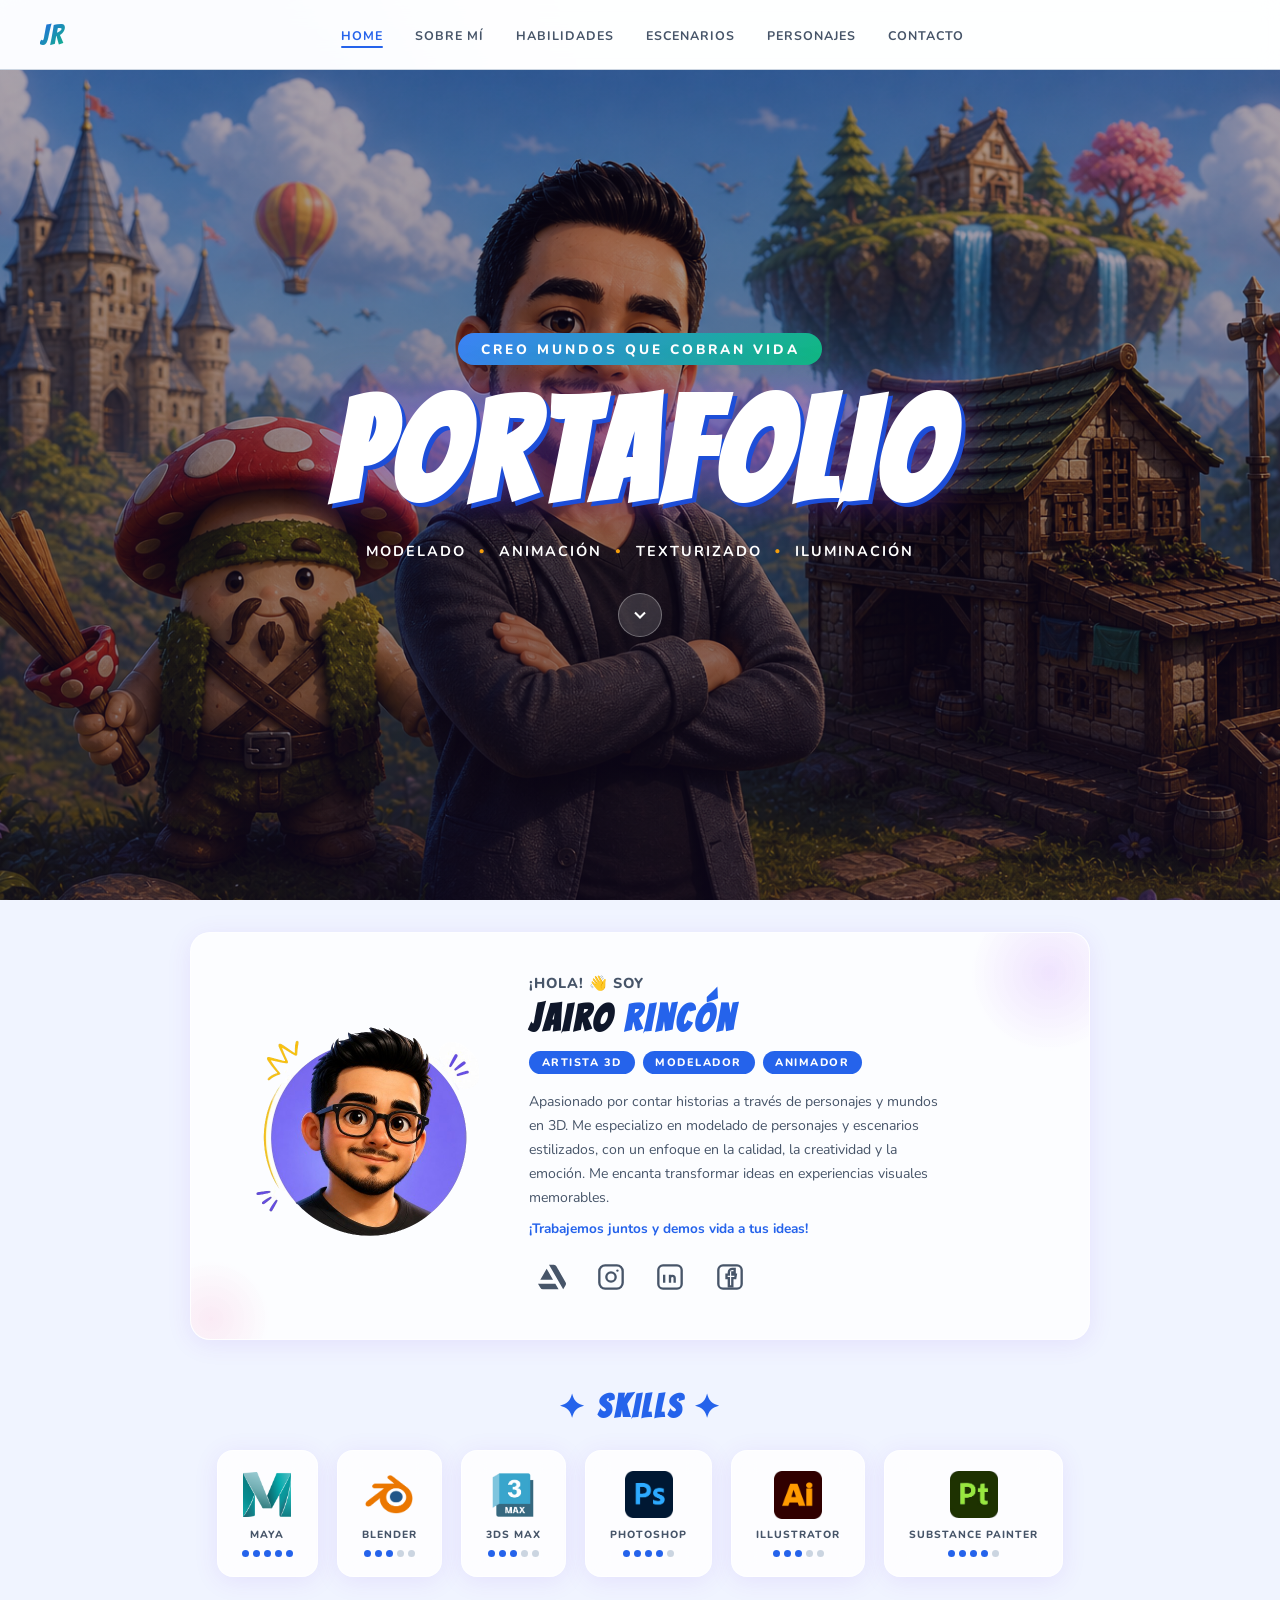
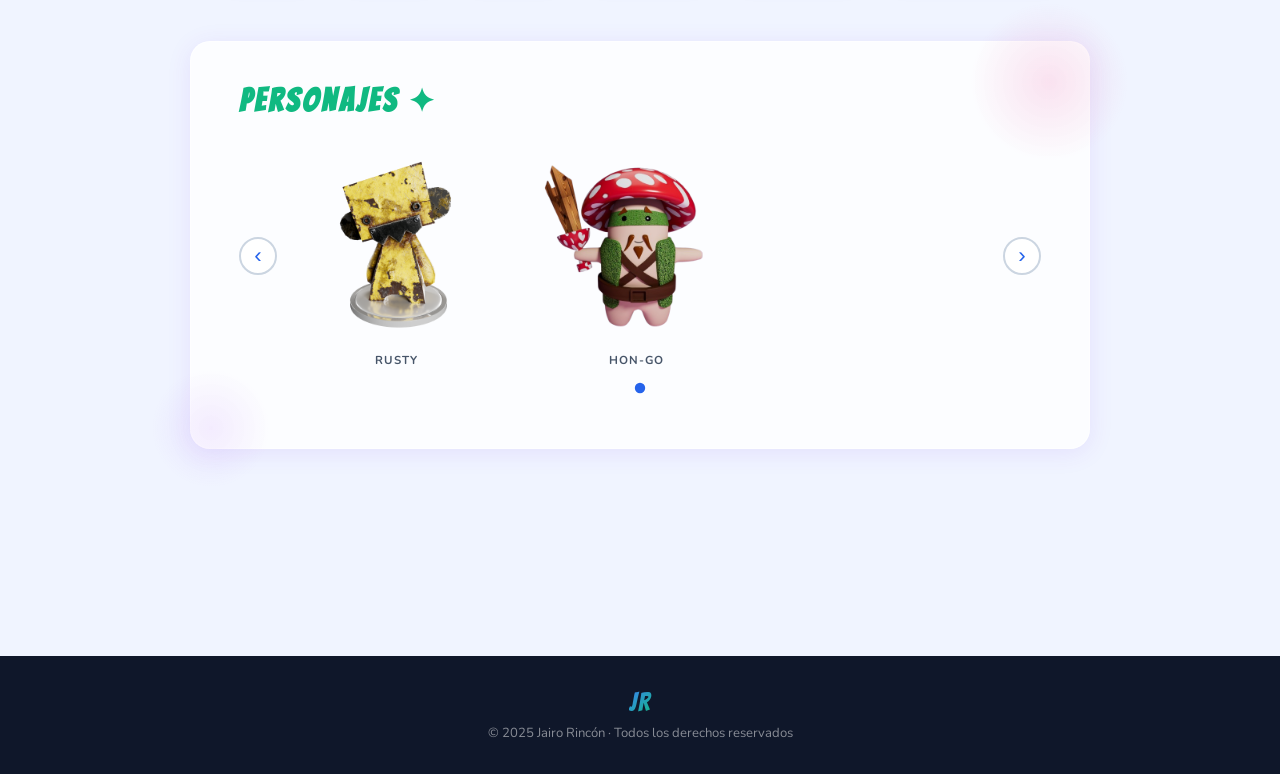
==== commit 09a3c9f3: "Style modifications" ====
--- a/index.html
+++ b/index.html
@@ -28,8 +28,8 @@
       <li><a href="index.html" class="active">HOME</a></li>
       <li><a href="#about">SOBRE MÍ</a></li>
       <li><a href="#skills">HABILIDADES</a></li>
-      <li><a href="escenarios/index.html">ESCENARIOS</a></li>
-      <li><a href="personajes/index.html">PERSONAJES</a></li>
+      <li><a href="#escenarios">ESCENARIOS</a></li>
+      <li><a href="#personajes">PERSONAJES</a></li>
       <li><a href="#contact">CONTACTO</a></li>
     </ul>
     <button class="nav-toggle" aria-label="Abrir menú">☰</button>
@@ -113,7 +113,7 @@
 
   <!-- SKILLS -->
   <section class="skills" id="skills">
-    <h2 class="section-title reveal-up">➣ SKILLS ←</h2>
+    <h2 class="section-title reveal-up">✦ SKILLS ✦</h2>
     <div class="skills-grid">
       <div class="skill-card reveal-up" style="--delay: 0.05s">
         <img src="assets/icons/maya.png" alt="Maya"/>
@@ -175,7 +175,7 @@
   <!-- ESCENARIOS 
   <section class="showcase" id="escenarios">
     <div class="showcase-header reveal-up">
-      <h2 class="showcase-title escenarios-color">ESCENARIOS ←</h2>
+      <h2 class="showcase-title escenarios-color">ESCENARIOS ✦</h2>
       <a href="escenarios/index.html" class="btn-ver-todos">VER TODOS →</a>
     </div>
     <div class="showcase-grid" id="escenarios-grid">
@@ -189,8 +189,7 @@
   <!-- PERSONAJES -->
   <section class="showcase" id="personajes">
     <div class="showcase-header reveal-up">
-      <h2 class="showcase-title personajes-color">PERSONAJES ←</h2>
-      <a href="personajes/index.html" class="btn-ver-todos">VER TODOS →</a>
+      <h2 class="showcase-title personajes-color">PERSONAJES ✦</h2>
     </div>
     <div class="showcase-carousel-wrapper">
       <button class="carousel-btn prev" id="prev-personaje" aria-label="Anterior">‹</button>
--- a/css/home.css
+++ b/css/home.css
@@ -238,7 +238,7 @@
    ABOUT
 ═══════════════════════════════════════════ */
 .about {
-  padding: 5rem 2rem;
+  padding: 2rem 2rem 1.5rem;
   display: flex;
   justify-content: center;
 }
@@ -385,7 +385,7 @@
    SKILLS
 ═══════════════════════════════════════════ */
 .skills {
-  padding: 4rem 2rem;
+  padding: 1.5rem 2rem 4rem;
   max-width: 960px;
   margin: 0 auto;
   text-align: center;
@@ -625,18 +625,18 @@
 .showcase-carousel {
   display: flex;
   gap: 1rem;
-  overflow: hidden;
+  overflow: visible;
   flex: 1;
 }
 
 .personaje-card {
-  flex: 0 0 calc(100% / 5 - 0.8rem);
+  flex: 0 0 calc(100% / 3 - 0.8rem);
   display: flex;
   flex-direction: column;
   align-items: center;
   cursor: pointer;
   text-decoration: none;
-  transition: transform 0.3s cubic-bezier(0.34, 1.56, 0.64, 1);
+  transition: none;
 }
 
 .personaje-card:hover {
@@ -645,15 +645,17 @@
 
 .personaje-card-img {
   width: 100%;
-  aspect-ratio: 3/4;
+  height: 200px;        /* altura fija en vez de aspect-ratio */
+  aspect-ratio: unset;
   background: transparent;
   border-radius: 0;
+  box-shadow: none;
   overflow: visible;
   display: flex;
   align-items: flex-end;
   justify-content: center;
   margin-bottom: 0.5rem;
-  box-shadow: none;
+  transition: none;
 }
 
 .personaje-card:hover .personaje-card-img {
@@ -661,16 +663,17 @@
 }
 
 .personaje-card-img img {
-  width: 110%;
-  height: 110%;
+  width: 100%;
+  height: 100%;
   object-fit: contain;
-  filter: none; /* sin sombra por defecto */
-  transition: filter 0.35s ease, transform 0.35s cubic-bezier(0.34, 1.56, 0.64, 1);
+  filter: none;
+  transition: transform 0.3s cubic-bezier(0.34, 1.56, 0.64, 1), filter 0.3s ease;
+  transform-origin: bottom center;
 }
 
 .personaje-card:hover .personaje-card-img img {
+  transform: scale(1.15) translateY(-6px);
   filter: drop-shadow(0 8px 16px rgba(0,0,0,0.22));
-  transform: translateY(-8px) scale(1.06);
 }
 
 .personaje-card span {
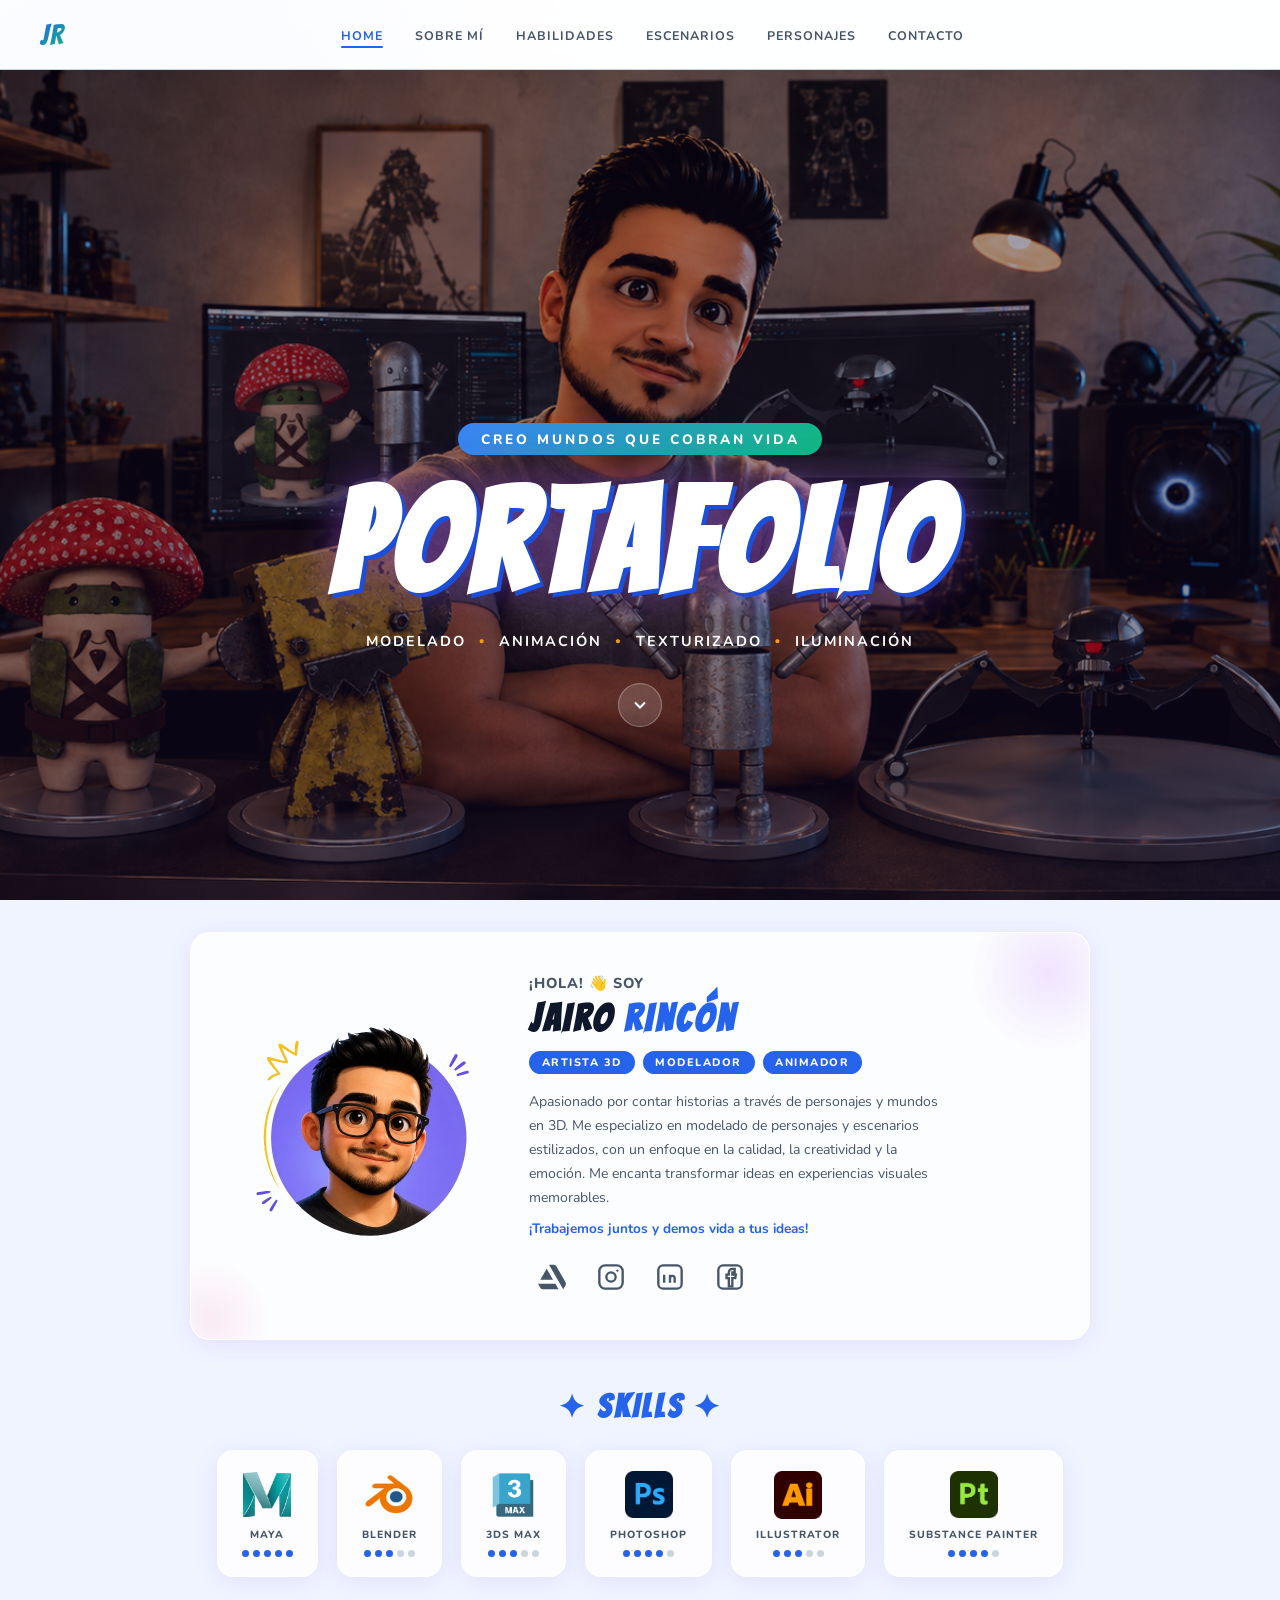
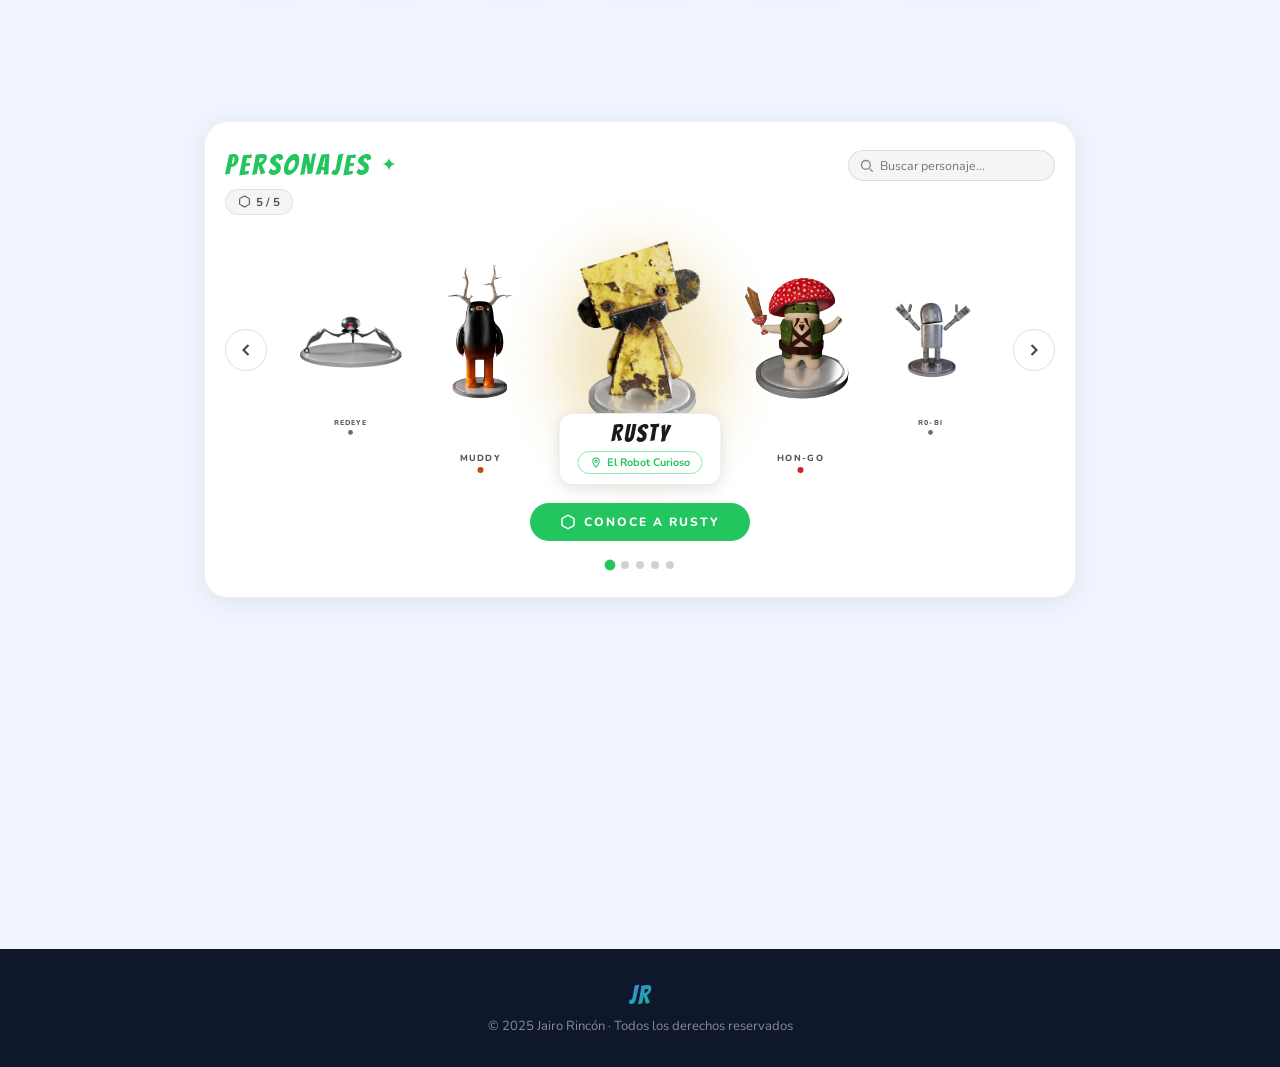
==== commit c114d1f8: "Home carrousel updated and new character added" ====
--- a/index.html
+++ b/index.html
@@ -28,12 +28,17 @@
       <li><a href="index.html" class="active">HOME</a></li>
       <li><a href="#about">SOBRE MÍ</a></li>
       <li><a href="#skills">HABILIDADES</a></li>
-      <li><a href="#escenarios">ESCENARIOS</a></li>
+      <li><a href="#" id="escenarios-link">ESCENARIOS</a></li>
       <li><a href="#personajes">PERSONAJES</a></li>
       <li><a href="#contact">CONTACTO</a></li>
     </ul>
     <button class="nav-toggle" aria-label="Abrir menú">☰</button>
   </nav>
+
+  <!-- COMING SOON TOAST -->
+  <div class="coming-toast" id="comingToast">
+    ✨ Estamos preparando nuevos escenarios increíbles. Coming Soon.
+  </div>
 
   <!-- HERO -->
   <section class="hero">
@@ -172,31 +177,90 @@
     </div>
   </section>
 
-  <!-- ESCENARIOS 
-  <section class="showcase" id="escenarios">
-    <div class="showcase-header reveal-up">
-      <h2 class="showcase-title escenarios-color">ESCENARIOS ✦</h2>
-      <a href="escenarios/index.html" class="btn-ver-todos">VER TODOS →</a>
-    </div>
-    <div class="showcase-grid" id="escenarios-grid">
-      <div class="showcase-placeholder"></div>
-      <div class="showcase-placeholder"></div>
-      <div class="showcase-placeholder"></div>
-      <div class="showcase-placeholder"></div>
-    </div>
-  </section> -->
-
   <!-- PERSONAJES -->
-  <section class="showcase" id="personajes">
-    <div class="showcase-header reveal-up">
-      <h2 class="showcase-title personajes-color">PERSONAJES ✦</h2>
-    </div>
-    <div class="showcase-carousel-wrapper">
-      <button class="carousel-btn prev" id="prev-personaje" aria-label="Anterior">‹</button>
-      <div class="showcase-carousel" id="personajes-carousel"></div>
-      <button class="carousel-btn next" id="next-personaje" aria-label="Siguiente">›</button>
-    </div>
-    <div class="carousel-dots" id="carousel-dots"></div>
+  <section id="personajes">
+    <div class="showcase" style="padding-top: 1rem;">
+      <div class="personajes-widget">
+
+        <!-- Top bar -->
+        <div class="pj-topbar">
+          <div class="pj-title-row">
+            <span class="pj-title">PERSONAJES</span>
+            <span class="pj-title-star">✦</span>
+          </div>
+          <div class="pj-search-row">
+            <div class="pj-search-box">
+              <!-- Lupa SVG inline -->
+              <svg viewBox="0 0 24 24" fill="none" stroke="currentColor" stroke-width="2.2" aria-hidden="true">
+                <circle cx="11" cy="11" r="7"/>
+                <line x1="17" y1="17" x2="22" y2="22"/>
+              </svg>
+              <input
+                type="text"
+                id="pj-search"
+                placeholder="Buscar personaje..."
+                autocomplete="off"
+                aria-label="Buscar personaje por nombre o tag"
+              />
+            </div>
+          </div>
+        </div>
+
+        <!-- Contador -->
+        <div class="pj-counter">
+          <svg viewBox="0 0 24 24" fill="none" stroke="currentColor" stroke-width="2" aria-hidden="true">
+            <path d="M21 16V8a2 2 0 0 0-1-1.73l-7-4a2 2 0 0 0-2 0l-7 4A2 2 0 0 0 3 8v8a2 2 0 0 0 1 1.73l7 4a2 2 0 0 0 2 0l7-4A2 2 0 0 0 21 16z"/>
+          </svg>
+          <span id="pj-counter-text">0 / 0</span>
+        </div>
+
+        <!-- Stage con carrusel -->
+        <div class="pj-stage">
+          <!-- Flecha izquierda -->
+          <button class="pj-arrow left" id="pj-arrow-left" aria-label="Personaje anterior">
+            <svg viewBox="0 0 24 24" fill="none" stroke="currentColor" stroke-width="2.5">
+              <polyline points="15 18 9 12 15 6"/>
+            </svg>
+          </button>
+
+          <!-- Viewport de tarjetas -->
+          <div class="pj-viewport" id="pj-viewport"></div>
+
+          <!-- Info del personaje central -->
+          <div class="pj-center-info" id="pj-center-info">
+            <div class="pj-center-info-card">
+              <div class="pj-center-name" id="pj-center-name"></div>
+              <div class="pj-center-sub">
+                <svg viewBox="0 0 24 24" fill="none" stroke="currentColor" stroke-width="2.2" aria-hidden="true">
+                  <path d="M12 2a7 7 0 0 1 7 7c0 5-7 13-7 13S5 14 5 9a7 7 0 0 1 7-7z"/>
+                  <circle cx="12" cy="9" r="2.5"/>
+                </svg>
+                <span id="pj-center-sub"></span>
+              </div>
+            </div>
+          </div>
+
+          <!-- Botón conoce a -->
+          <button class="pj-select-btn" id="pj-select-btn" aria-label="Conoce a este personaje">
+            <svg viewBox="0 0 24 24" fill="none" stroke="currentColor" stroke-width="2.2" aria-hidden="true">
+              <path d="M21 16V8a2 2 0 0 0-1-1.73l-7-4a2 2 0 0 0-2 0l-7 4A2 2 0 0 0 3 8v8a2 2 0 0 0 1 1.73l7 4a2 2 0 0 0 2 0l7-4A2 2 0 0 0 21 16z"/>
+            </svg>
+            <span id="pj-select-text">CONOCE A</span>
+          </button>
+
+          <!-- Flecha derecha -->
+          <button class="pj-arrow right" id="pj-arrow-right" aria-label="Personaje siguiente">
+            <svg viewBox="0 0 24 24" fill="none" stroke="currentColor" stroke-width="2.5">
+              <polyline points="9 18 15 12 9 6"/>
+            </svg>
+          </button>
+        </div>
+
+        <!-- Dots de paginación -->
+        <div class="pj-dots" id="pj-dots"></div>
+
+      </div><!-- /.personajes-widget -->
+    </div><!-- /.showcase -->
   </section>
 
   <!-- CTA FINAL -->
@@ -215,4 +279,4 @@
 
   <script src="js/main.js"></script>
 </body>
-</html>
+</html>
--- a/css/home.css
+++ b/css/home.css
@@ -92,7 +92,6 @@
 
 /* ════════════════════════════════════════════
    SCROLL REVEAL
-   JS añade .visible cuando el elemento entra en pantalla
 ════════════════════════════════════════════ */
 .reveal-up,
 .reveal-left {
@@ -158,7 +157,8 @@
   align-items: center;
   gap: 1rem;
   padding: 2rem;
-  animation: heroFadeIn 1s ease both;
+  animation: heroFadeIn 5s ease both;
+  margin-top: 180px;
 }
 
 @keyframes heroFadeIn {
@@ -261,7 +261,6 @@
   overflow: hidden;
 }
 
-/* Decoración esquina */
 .about-card::before {
   content: '';
   position: absolute;
@@ -480,7 +479,7 @@
 }
 
 .escenarios-color { color: var(--color-purple); }
-.personajes-color { color: var(--color-pink); }
+.personajes-color { color: #22c55e; }
 
 .btn-ver-todos {
   background: var(--color-purple);
@@ -547,7 +546,6 @@
   letter-spacing: 1px;
 }
 
-/* Placeholders mientras carga */
 .showcase-placeholder {
   border-radius: 14px;
   aspect-ratio: 4/3;
@@ -562,171 +560,349 @@
 }
 
 /* ═══════════════════════════════════════════
-   PERSONAJES — card contenedor glassmorphism
+   PERSONAJES — CARRUSEL REDISEÑADO
 ═══════════════════════════════════════════ */
 #personajes {
-  background: rgba(255, 255, 255, 0.78);
-  backdrop-filter: blur(18px);
-  -webkit-backdrop-filter: blur(18px);
-  border: 1px solid rgba(255, 255, 255, 0.6);
-  border-radius: var(--radius-card);
-  box-shadow: var(--shadow-card);
-  padding: 2.5rem 3rem 3.5rem 3rem;
-  max-width: 900px;
+  padding: 4rem 2rem 5rem;
+  max-width: 1000px;
   margin: 0 auto 2rem auto;
+}
+
+.personajes-widget {
+  background: #ffffff;
+  border-radius: 24px;
+  padding: 28px 20px 28px;
   position: relative;
-  overflow: visible; /* permite que los personajes sobresalgan */
-}
-
-/* Decoración esquina superior derecha */
-#personajes::before {
-  content: '';
-  position: absolute;
-  top: -40px;
-  right: -40px;
+  overflow: hidden;
+  border: 1px solid rgba(0, 0, 0, 0.06);
+  box-shadow: 0 4px 24px rgba(0, 0, 0, 0.07);
+}
+
+/* Top bar */
+.pj-topbar {
+  display: flex;
+  align-items: center;
+  justify-content: space-between;
+  margin-bottom: 8px;
+  position: relative;
+  z-index: 2;
+  flex-wrap: wrap;
+  gap: 10px;
+}
+
+.pj-title-row {
+  display: flex;
+  align-items: center;
+  gap: 10px;
+}
+
+.pj-title {
+  font-family: var(--font-display);
+  font-size: 1.8rem;
+  letter-spacing: 3px;
+  color: #22c55e;
+  line-height: 1;
+}
+
+.pj-title-star {
+  color: #22c55e;
+  font-size: 1.2rem;
+}
+
+.pj-search-row {
+  display: flex;
+  align-items: center;
+  gap: 8px;
+}
+
+.pj-search-box {
+  background: #f5f5f5;
+  border: 0.5px solid rgba(0, 0, 0, 0.10);
+  border-radius: 24px;
+  padding: 6px 14px 6px 10px;
+  display: flex;
+  align-items: center;
+  gap: 6px;
+}
+
+.pj-search-box svg {
+  width: 15px;
+  height: 15px;
+  color: #888;
+  flex-shrink: 0;
+}
+
+.pj-search-box input {
+  border: none;
+  outline: none;
+  background: transparent;
+  font-size: 0.78rem;
+  color: #333;
   width: 160px;
-  height: 160px;
-  background: radial-gradient(circle, rgba(236,72,153,0.15), transparent 70%);
-  border-radius: 50%;
-  pointer-events: none;
-  z-index: 0;
-}
-
-/* Decoración esquina inferior izquierda */
-#personajes::after {
-  content: '';
-  position: absolute;
-  bottom: -40px;
-  left: -40px;
-  width: 120px;
-  height: 120px;
-  background: radial-gradient(circle, rgba(168,85,247,0.10), transparent 70%);
-  border-radius: 50%;
-  pointer-events: none;
-  z-index: 0;
-}
-
-/* El contenido del card por encima de las decoraciones */
-#personajes .showcase-header,
-#personajes .showcase-carousel-wrapper,
-#personajes .carousel-dots {
-  position: relative;
-  z-index: 1;
-}
-
-/* Carrusel de personajes */
-.showcase-carousel-wrapper {
-  position: relative;
-  display: flex;
-  align-items: center;
-  gap: 0.5rem;
-}
-
-.showcase-carousel {
-  display: flex;
-  gap: 1rem;
-  overflow: visible;
-  flex: 1;
-}
-
-.personaje-card {
-  flex: 0 0 calc(100% / 3 - 0.8rem);
-  display: flex;
-  flex-direction: column;
-  align-items: center;
-  cursor: pointer;
-  text-decoration: none;
-  transition: none;
-}
-
-.personaje-card:hover {
-  transform: translateY(-8px);
-}
-
-.personaje-card-img {
-  width: 100%;
-  height: 200px;        /* altura fija en vez de aspect-ratio */
-  aspect-ratio: unset;
-  background: transparent;
-  border-radius: 0;
-  box-shadow: none;
-  overflow: visible;
-  display: flex;
-  align-items: flex-end;
-  justify-content: center;
-  margin-bottom: 0.5rem;
-  transition: none;
-}
-
-.personaje-card:hover .personaje-card-img {
-  box-shadow: none;
-}
-
-.personaje-card-img img {
-  width: 100%;
-  height: 100%;
-  object-fit: contain;
-  filter: none;
-  transition: transform 0.3s cubic-bezier(0.34, 1.56, 0.64, 1), filter 0.3s ease;
-  transform-origin: bottom center;
-}
-
-.personaje-card:hover .personaje-card-img img {
-  transform: scale(1.15) translateY(-6px);
-  filter: drop-shadow(0 8px 16px rgba(0,0,0,0.22));
-}
-
-.personaje-card span {
+  font-family: inherit;
+}
+
+.pj-counter {
+  background: #f5f5f5;
+  border: 0.5px solid rgba(0, 0, 0, 0.08);
+  border-radius: 20px;
+  padding: 4px 12px;
   font-size: 0.72rem;
   font-weight: 700;
-  letter-spacing: 1px;
-  color: var(--color-text-muted);
+  color: #555;
+  display: inline-flex;
+  align-items: center;
+  gap: 5px;
+  position: relative;
+  z-index: 2;
+  margin-bottom: 10px;
+}
+
+.pj-counter svg {
+  width: 13px;
+  height: 13px;
+}
+
+/* Stage */
+.pj-stage {
+  position: relative;
+  height: 250px;
+  display: flex;
+  align-items: center;
+  justify-content: center;
+  margin-bottom: 0;
+}
+
+.pj-arrow {
+  position: absolute;
+  top: 50%;
+  transform: translateY(-50%);
+  z-index: 10;
+  width: 42px;
+  height: 42px;
+  border-radius: 50%;
+  background: rgba(255, 255, 255, 0.92);
+  border: 0.5px solid rgba(0, 0, 0, 0.12);
+  display: flex;
+  align-items: center;
+  justify-content: center;
+  cursor: pointer;
+  color: #444;
+  transition: background 0.15s, transform 0.15s;
+  user-select: none;
+  flex-shrink: 0;
+}
+
+.pj-arrow svg {
+  width: 20px;
+  height: 20px;
+}
+
+.pj-arrow:hover {
+  background: #fff;
+  transform: translateY(-50%) scale(1.08);
+}
+
+.pj-arrow.left { left: 0; }
+.pj-arrow.right { right: 0; }
+
+.pj-viewport {
+  position: absolute;
+  left: 20px;
+  right: 20px;
+  top: 0;
+  bottom: 0;
+  display: flex;
+  align-items: center;
+  justify-content: center;
+  overflow: visible;
+}
+
+/* Cards */
+.pj-card {
+  position: absolute;
+  display: flex;
+  flex-direction: column;
+  align-items: center;
+  cursor: pointer;
+  transition: transform 0.42s cubic-bezier(0.4, 0, 0.2, 1),
+              opacity 0.42s cubic-bezier(0.4, 0, 0.2, 1);
+  user-select: none;
+}
+
+.pj-card-img-wrap {
+  position: relative;
+  display: flex;
+  align-items: flex-end;
+  justify-content: center;
+}
+
+.pj-glow {
+  position: absolute;
+  border-radius: 50%;
+  filter: blur(28px);
+  pointer-events: none;
+  transition: opacity 0.42s, background 0.42s, width 0.42s, height 0.42s;
+  left: 50%;
+  bottom: 15%;
+  transform: translateX(-50%);
+  z-index: 0;
+}
+
+.pj-platform {
+  width: 80px;
+  height: 16px;
+  border-radius: 50%;
+  background: transparent;
+  position: absolute;
+  bottom: -4px;
+  left: 50%;
+  transform: translateX(-50%);
+}
+
+.pj-card img {
+  object-fit: contain;
+  display: block;
+  filter: none;
+  transition: width 0.42s, height 0.42s;
+}
+
+.pj-card-label {
+  font-size: 0.65rem;
+  font-weight: 800;
+  letter-spacing: 1.5px;
+  color: #555;
+  margin-top: 8px;
   text-align: center;
-}
-
-.carousel-btn {
-  background: var(--color-white);
-  border: 2px solid var(--color-border);
-  width: 38px;
-  height: 38px;
+  transition: opacity 0.3s;
+}
+
+.pj-card-dot {
+  width: 7px;
+  height: 7px;
   border-radius: 50%;
-  font-size: 1.4rem;
+  margin-top: 3px;
+  flex-shrink: 0;
+}
+
+/* Center info — mini card blanca cerca del personaje */
+.pj-center-info {
+  position: absolute;
+  bottom: -10px;
+  left: 50%;
+  transform: translateX(-50%);
+  text-align: center;
+  pointer-events: none;
+  opacity: 0;
+  transition: opacity 0.3s;
+  z-index: 6;
+  white-space: nowrap;
+}
+
+.pj-center-info.show {
+  opacity: 1;
+}
+
+.pj-center-info-card {
+  background: #ffffff;
+  border: 1px solid rgba(0, 0, 0, 0.08);
+  border-radius: 14px;
+  padding: 8px 18px 10px;
+  box-shadow: 0 4px 16px rgba(0, 0, 0, 0.10);
+  display: inline-block;
+}
+
+.pj-center-name {
+  font-family: var(--font-display);
+  font-size: 1.5rem;
+  letter-spacing: 2px;
+  color: #1a1a1a;
+  line-height: 1;
+}
+
+.pj-center-sub {
+  display: inline-flex;
+  align-items: center;
+  gap: 5px;
+  background: transparent;
+  color: #22c55e;
+  border: 1.5px solid #86efac;
+  border-radius: 20px;
+  padding: 3px 12px;
+  font-size: 0.68rem;
+  font-weight: 700;
+  margin-top: 5px;
+}
+
+.pj-center-sub svg {
+  width: 11px;
+  height: 11px;
+}
+
+/* Select button */
+.pj-select-btn {
+  position: absolute;
+  bottom: -66px;
+  left: 50%;
+  transform: translateX(-50%);
+  background: #22c55e;
+  color: #fff;
+  border: none;
+  border-radius: 50px;
+  padding: 11px 30px;
+  font-size: 0.75rem;
+  font-weight: 800;
+  letter-spacing: 2px;
   cursor: pointer;
-  display: flex;
-  align-items: center;
-  justify-content: center;
-  color: var(--color-purple);
-  transition: background 0.2s, border-color 0.2s, transform 0.2s;
-  flex-shrink: 0;
-  line-height: 1;
-}
-
-.carousel-btn:hover {
-  background: var(--color-purple);
-  border-color: var(--color-purple);
-  color: white;
-  transform: scale(1.08);
-}
-
-.carousel-dots {
-  display: flex;
-  justify-content: center;
-  gap: 6px;
-  margin-top: 1rem;
-}
-
-.carousel-dots span {
+  white-space: nowrap;
+  display: flex;
+  align-items: center;
+  gap: 8px;
+  transition: background 0.15s, transform 0.15s;
+  font-family: inherit;
+  z-index: 5;
+}
+
+.pj-select-btn svg {
+  width: 16px;
+  height: 16px;
+}
+
+.pj-select-btn:hover {
+  background: #16a34a;
+  transform: translateX(-50%) translateY(-2px);
+}
+
+/* Dots */
+.pj-dots {
+  display: flex;
+  justify-content: center;
+  gap: 7px;
+  margin-top: 86px;
+  position: relative;
+  z-index: 2;
+}
+
+.pj-dots span {
   width: 8px;
   height: 8px;
   border-radius: 50%;
-  background: var(--color-border);
+  background: rgba(0, 0, 0, 0.18);
   cursor: pointer;
   transition: background 0.2s, transform 0.2s;
 }
 
-.carousel-dots span.active {
-  background: var(--color-purple);
-  transform: scale(1.3);
+.pj-dots span.active {
+  background: #22c55e;
+  transform: scale(1.35);
+}
+
+.pj-no-results {
+  text-align: center;
+  padding: 60px 20px;
+  color: #888;
+  font-size: 0.9rem;
+  font-weight: 600;
 }
 
 /* ═══════════════════════════════════════════
@@ -748,7 +924,7 @@
   max-width: 700px;
   width: 100%;
   gap: 1rem;
-  box-shadow: 0 8px 40px rgba(124, 58, 237, 0.28);
+  box-shadow: 0 8px 40px rgba(124, 58, 237, 0.31);
 }
 
 .cta-pregunta {
@@ -803,12 +979,16 @@
     grid-template-columns: repeat(2, 1fr);
   }
 
-  #personajes {
-    padding: 2rem 1.5rem;
-  }
-
-  .personaje-card {
-    flex: 0 0 calc(100% / 3 - 0.7rem);
+  .personajes-widget {
+    padding: 20px 12px 24px;
+  }
+
+  .pj-stage {
+    height: 270px;
+  }
+
+  .pj-search-box input {
+    width: 120px;
   }
 
   .cta-final-inner {
@@ -828,11 +1008,38 @@
     grid-template-columns: repeat(2, 1fr);
   }
 
-  #personajes {
-    padding: 1.5rem 1rem;
-  }
-
-  .personaje-card {
-    flex: 0 0 calc(100% / 2 - 0.5rem);
-  }
+  .pj-stage {
+    height: 250px;
+  }
+
+  .pj-search-box input {
+    width: 100px;
+  }
+}
+
+/* ═══════════════════════════════════════════
+   COMING SOON TOAST
+═══════════════════════════════════════════ */
+.coming-toast {
+  position: fixed;
+  top: 90px;
+  right: 30px;
+  background: rgba(20, 20, 20, 0.92);
+  color: white;
+  padding: 16px 22px;
+  border-radius: 16px;
+  font-size: 0.95rem;
+  letter-spacing: 0.5px;
+  border: 1px solid rgba(255, 255, 255, 0.12);
+  backdrop-filter: blur(10px);
+  opacity: 0;
+  transform: translateY(-10px);
+  pointer-events: none;
+  transition: all 0.35s ease;
+  z-index: 9999;
+}
+
+.coming-toast.show {
+  opacity: 1;
+  transform: translateY(0);
 }
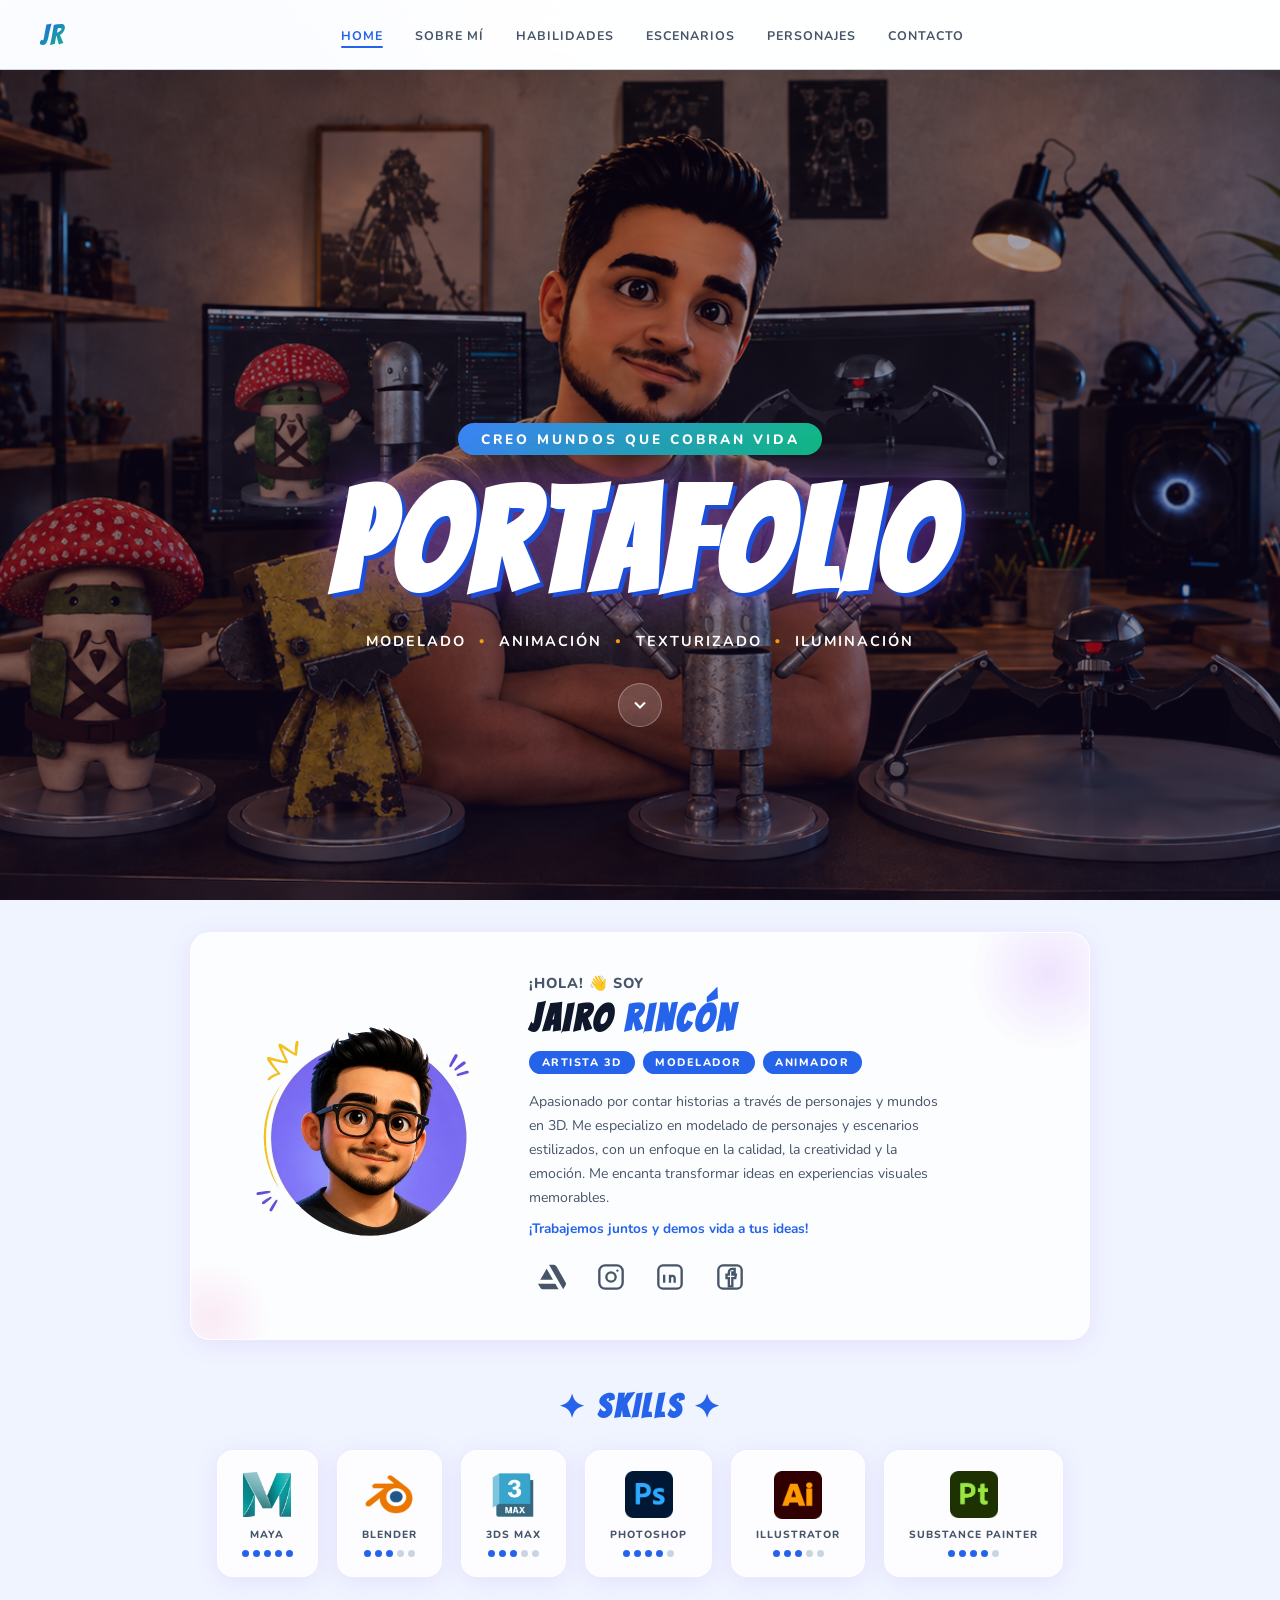
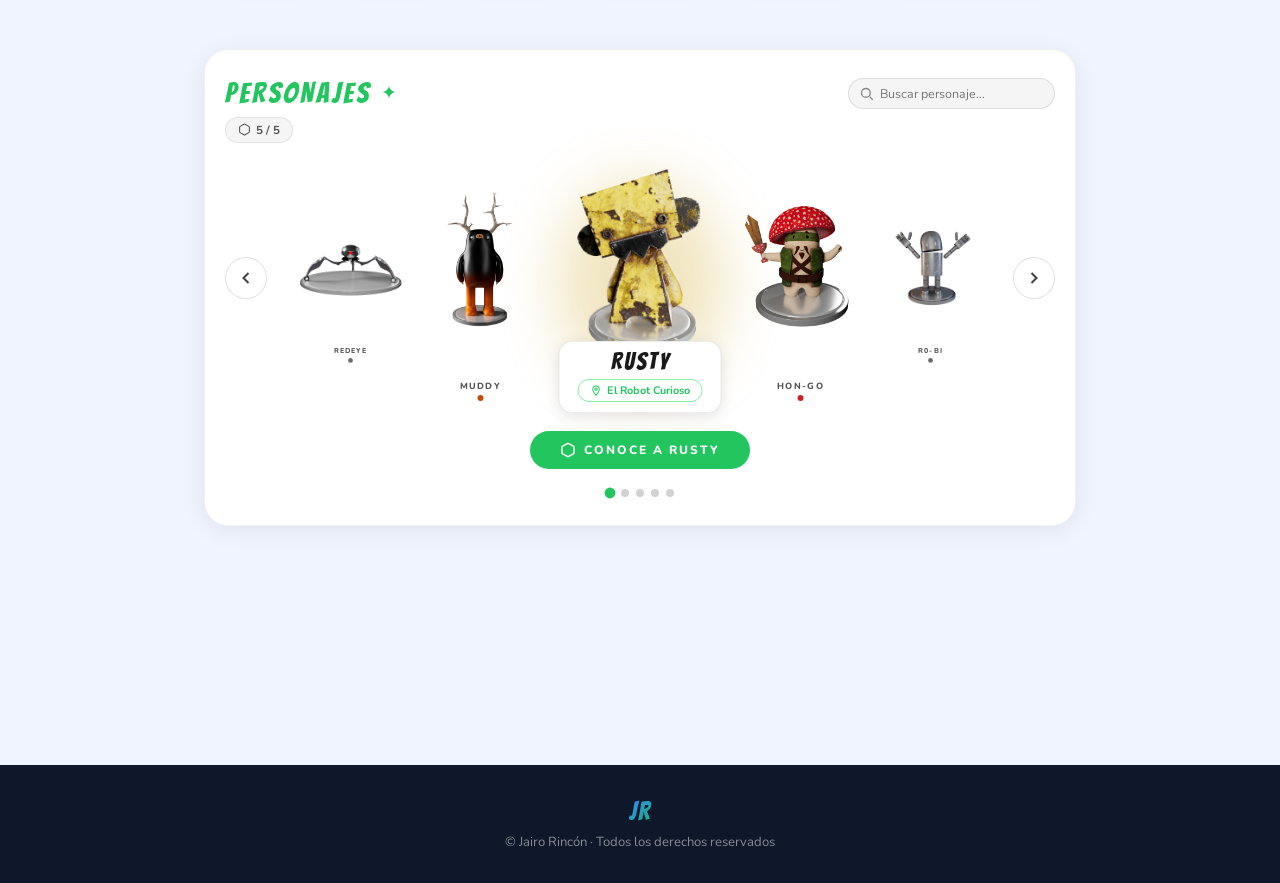
==== commit 42005e44: "Contact section updated" ====
--- a/index.html
+++ b/index.html
@@ -267,14 +267,14 @@
   <section class="cta-final reveal-up" id="contact">
     <div class="cta-final-inner">
       <p class="cta-pregunta">¿TIENES UN PROYECTO EN MENTE?</p>
-      <a href="mailto:tu@email.com" class="cta-hablemos">HABLEMOS ✈</a>
+      <a href="mailto:tu@email.com" class="cta-hablemos">HABLEMOS</a>
     </div>
   </section>
 
   <!-- FOOTER -->
   <footer class="footer">
     <span class="footer-logo">JR</span>
-    <p>© 2025 Jairo Rincón · Todos los derechos reservados</p>
+    <p>© Jairo Rincón · Todos los derechos reservados</p>
   </footer>
 
   <script src="js/main.js"></script>
--- a/css/home.css
+++ b/css/home.css
@@ -384,7 +384,7 @@
    SKILLS
 ═══════════════════════════════════════════ */
 .skills {
-  padding: 1.5rem 2rem 4rem;
+  padding: 1.5rem 2rem 1.5rem;
   max-width: 960px;
   margin: 0 auto;
   text-align: center;
@@ -563,7 +563,7 @@
    PERSONAJES — CARRUSEL REDISEÑADO
 ═══════════════════════════════════════════ */
 #personajes {
-  padding: 4rem 2rem 5rem;
+  padding: 2rem 2rem 1rem;
   max-width: 1000px;
   margin: 0 auto 2rem auto;
 }
@@ -728,6 +728,25 @@
   transition: transform 0.42s cubic-bezier(0.4, 0, 0.2, 1),
               opacity 0.42s cubic-bezier(0.4, 0, 0.2, 1);
   user-select: none;
+}
+
+/* ── HOVER ZOOM en tarjetas del carrusel ── */
+.pj-card:hover {
+  /* Se sobreescribe debajo para el centro vs laterales */
+}
+
+.pj-card.pj-card--center {
+  cursor: pointer;
+}
+
+.pj-card.pj-card--center:hover {
+  /* El transform base del centro es translateX(0) scale(1.08),
+     al hacer hover aumentamos el scale ligeramente */
+  transform: translateX(0px) scale(1.2) !important;
+}
+
+.pj-card.pj-card--side:hover {
+  filter: brightness(1.05);
 }
 
 .pj-card-img-wrap {
@@ -909,7 +928,7 @@
    CTA FINAL
 ═══════════════════════════════════════════ */
 .cta-final {
-  padding: 3rem 2rem;
+  padding: 1.5rem 2rem;
   display: flex;
   justify-content: center;
 }
